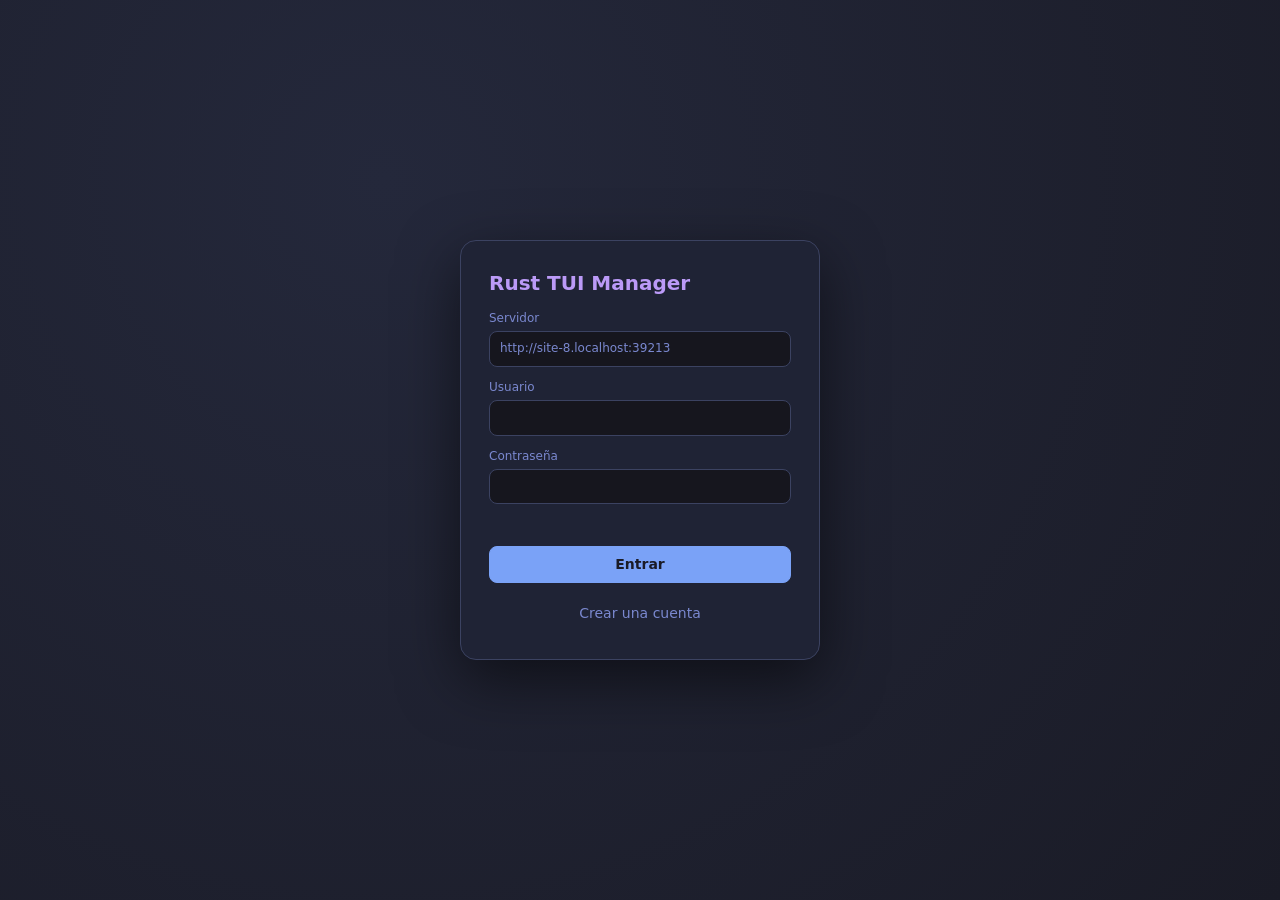
==== crates/server/web/index.html @ b200b975 "Novedades: asignación por rol, bandeja, emails, Telegram, Gantt, pizarra y cliente web Servidor - As" ====
<!doctype html>
<html lang="es">
<head>
<meta charset="utf-8">
<meta name="viewport" content="width=device-width, initial-scale=1">
<title>Rust TUI Manager</title>
<link rel="stylesheet" href="style.css">
</head>
<body>
<div id="app"></div>
<div id="toast" hidden></div>
<script src="app.js"></script>
<script src="canvas.js"></script>
</body>
</html>
---- crates/server/web/style.css ----
:root {
  color-scheme: dark;
  --bg: #1a1b26; --bg2: #16161e; --card: #1f2335; --card2: #292e42; --line: #3b4261;
  --fg: #c0caf5; --dim: #7a88cf; --blue: #7aa2f7; --purple: #bb9af7; --green: #9ece6a;
  --yellow: #e0af68; --red: #f7768e; --cyan: #7dcfff;
  --radius: 12px;
}
* { box-sizing: border-box; margin: 0; }
html, body, #app { height: 100%; }
body { background: var(--bg); color: var(--fg); font: 14px/1.45 "Inter", system-ui, sans-serif; overflow: hidden; }
button, input, textarea, select { font: inherit; color: inherit; }
input, textarea, select { background: var(--bg2); border: 1px solid var(--line); border-radius: 8px; padding: 8px 10px; width: 100%; outline: none; }
input:focus, textarea:focus, select:focus { border-color: var(--blue); }
button { background: var(--card2); border: 1px solid var(--line); border-radius: 8px; padding: 7px 12px; cursor: pointer; }
button:hover { border-color: var(--blue); }
button.primary { background: var(--blue); color: var(--bg); border-color: var(--blue); font-weight: 600; }
button.ghost { background: transparent; border-color: transparent; color: var(--dim); }
button.ghost:hover { color: var(--fg); }
button.danger:hover { border-color: var(--red); color: var(--red); }

/* login */
.login { height: 100%; display: grid; place-items: center; background: radial-gradient(circle at 30% 20%, #24283b, var(--bg)); }
.login-card { width: 360px; background: var(--card); border: 1px solid var(--line); border-radius: 16px; padding: 28px; display: grid; gap: 12px; box-shadow: 0 20px 60px #0008; }
.login-card h1 { font-size: 20px; color: var(--purple); }
.login-card label { display: grid; gap: 4px; color: var(--dim); font-size: 12px; }
.err { color: var(--red); min-height: 18px; font-size: 13px; }

/* shell */
.shell { display: grid; grid-template-columns: 240px 1fr; height: 100%; }
aside { background: var(--bg2); border-right: 1px solid var(--line); padding: 16px 12px; display: flex; flex-direction: column; gap: 14px; overflow: auto; }
aside h2 { font-size: 11px; letter-spacing: .08em; text-transform: uppercase; color: var(--dim); display: flex; justify-content: space-between; align-items: center; }
.brand { font-weight: 700; color: var(--purple); font-size: 15px; }
.nav { display: grid; gap: 2px; }
.nav button { text-align: left; background: transparent; border: 0; padding: 7px 10px; border-radius: 8px; display: flex; align-items: center; gap: 8px; }
.nav button:hover { background: var(--card); }
.nav button.active { background: var(--card2); color: #fff; }
.dot { width: 9px; height: 9px; border-radius: 50%; flex: none; }
.me { margin-top: auto; display: flex; align-items: center; gap: 8px; color: var(--dim); font-size: 13px; }
.live { width: 8px; height: 8px; border-radius: 50%; background: var(--red); }
.live.on { background: var(--green); box-shadow: 0 0 8px var(--green); }

main { display: flex; flex-direction: column; min-width: 0; }
.top { display: flex; align-items: center; gap: 12px; padding: 14px 22px; border-bottom: 1px solid var(--line); }
.top h1 { font-size: 18px; flex: 1; }
.top input { width: 220px; }
.members { display: flex; }
.avatar { width: 26px; height: 26px; border-radius: 50%; display: grid; place-items: center; font-size: 11px; font-weight: 700; color: var(--bg); border: 2px solid var(--bg); margin-left: -6px; }
.members .avatar:first-child { margin-left: 0; }

.board { flex: 1; display: grid; grid-template-columns: repeat(3, minmax(0, 1fr)); gap: 16px; padding: 18px 22px; overflow: hidden; }
.col { background: var(--bg2); border: 1px solid var(--line); border-radius: var(--radius); display: flex; flex-direction: column; min-height: 0; }
.col.over { border-color: var(--blue); background: #1b2033; }
.col header { padding: 12px 14px; display: flex; align-items: center; gap: 8px; font-weight: 600; }
.col header .count { color: var(--dim); font-weight: 400; }
.col header .bar { width: 4px; height: 16px; border-radius: 2px; }
.cards { padding: 0 10px 10px; overflow: auto; display: grid; gap: 8px; align-content: start; flex: 1; }
.card { background: var(--card); border: 1px solid var(--line); border-radius: 10px; padding: 10px 12px; cursor: grab; display: grid; gap: 8px; }
.card:hover { border-color: var(--blue); transform: translateY(-1px); }
.card.dragging { opacity: .4; }
.card .title { font-weight: 500; word-break: break-word; }
.card .meta { display: flex; align-items: center; gap: 8px; font-size: 12px; color: var(--dim); }
.pill { padding: 1px 8px; border-radius: 999px; font-size: 11px; font-weight: 600; }
.p0 { background: #3b4261; color: var(--dim); } .p1 { background: #2a3a66; color: var(--blue); }
.p2 { background: #4a3a22; color: var(--yellow); } .p3 { background: #4a2a35; color: var(--red); }
.due.late { color: var(--red); }
.spacer { flex: 1; }
.add { margin: 0 10px 10px; background: transparent; border-style: dashed; color: var(--dim); }
.empty { margin: auto; text-align: center; color: var(--dim); }

/* modal */
.overlay { position: fixed; inset: 0; background: #0009; display: grid; place-items: center; z-index: 10; }
.modal { width: min(640px, 94vw); max-height: 90vh; overflow: auto; background: var(--card); border: 1px solid var(--line); border-radius: 16px; padding: 22px; display: grid; gap: 14px; }
.modal h3 { font-size: 16px; }
.grid2 { display: grid; grid-template-columns: 1fr 1fr; gap: 12px; }
.modal label { display: grid; gap: 4px; color: var(--dim); font-size: 12px; }
.row { display: flex; gap: 8px; align-items: center; justify-content: flex-end; }
.comment { background: var(--bg2); border-radius: 8px; padding: 8px 10px; }
.comment b { color: var(--green); } .comment small { color: var(--dim); margin-left: 6px; }
.comments { display: grid; gap: 8px; max-height: 200px; overflow: auto; }

#toast { position: fixed; bottom: 18px; left: 50%; transform: translateX(-50%); background: var(--card2); border: 1px solid var(--line); padding: 9px 16px; border-radius: 10px; z-index: 20; }
#toast.error { border-color: var(--red); color: var(--red); }

/* etiquetas y subtareas */
.chips { display: flex; flex-wrap: wrap; gap: 6px; }
.chip { --c: #bb9af7; background: transparent; border: 1px solid var(--c); color: var(--c); border-radius: 999px; padding: 1px 10px; font-size: 12px; opacity: .55; cursor: pointer; }
.chip.on { background: color-mix(in srgb, var(--c) 22%, transparent); opacity: 1; }
span.chip { cursor: inherit; padding: 0 8px; font-size: 11px; }
.progress { height: 4px; background: var(--card2); border-radius: 2px; overflow: hidden; }
.progress .bar { height: 100%; background: var(--green); border-radius: 2px; }
.subs { display: grid; gap: 4px; }
.sub { display: flex; align-items: center; gap: 8px; background: var(--bg2); border-radius: 8px; padding: 5px 10px; color: var(--fg); font-size: 14px; }
.sub input { width: auto; }
.sub span { flex: 1; }
.sub.done span { text-decoration: line-through; color: var(--dim); }
.modal .sub { display: flex; flex-direction: row; align-items: center; gap: 8px; color: var(--fg); font-size: 14px; }
.modal .sub input[type="checkbox"] { width: 16px; height: 16px; padding: 0; flex: none; accent-color: var(--green); }
.modal .sub button { padding: 0 6px; }

/* equipo, roles, invitaciones */
.member { display: flex; align-items: center; gap: 10px; background: var(--bg2); border-radius: 8px; padding: 6px 10px; }
.member .avatar { margin: 0; border: 0; }
.grow { flex: 1; }
.member select { width: auto; padding: 4px 8px; }
.members-list { display: grid; gap: 6px; }
.invite-out { display: flex; flex-wrap: wrap; align-items: center; gap: 10px; }
.invite-out code { background: var(--bg2); border: 1px dashed var(--green); color: var(--green); padding: 6px 10px; border-radius: 8px; user-select: all; }
.invite-out small { color: var(--dim); }
.modal .row input { flex: 1; }
.row select { width: auto; }
aside h2 > span { display: flex; }

/* conmutador y calendario */
.seg { display: flex; border: 1px solid var(--line); border-radius: 8px; overflow: hidden; }
.seg button { border: 0; border-radius: 0; background: transparent; }
.seg button.on { background: var(--blue); color: var(--bg); font-weight: 600; }
.calendar { flex: 1; padding: 14px 22px; display: flex; flex-direction: column; min-height: 0; gap: 10px; }
.cal-head { display: flex; align-items: center; gap: 12px; }
.cal-head strong::first-letter { text-transform: uppercase; }
.cal-head small { color: var(--dim); text-transform: none; }
.cal-grid { flex: 1; display: grid; grid-template-columns: repeat(7, minmax(0, 1fr)); grid-template-rows: auto repeat(6, minmax(0, 1fr)); gap: 4px; min-height: 0; }
.cal-dow { text-align: center; color: var(--dim); font-size: 12px; }
.cal-day { background: var(--bg2); border: 1px solid var(--line); border-radius: 8px; padding: 4px 6px; overflow: auto; display: flex; flex-direction: column; gap: 3px; }
.cal-day.other { opacity: .45; }
.cal-day.today { border-color: var(--blue); }
.cal-day .num { font-size: 12px; color: var(--dim); }
.cal-task { font-size: 11px; padding: 1px 6px; border-radius: 4px; cursor: pointer; white-space: nowrap; overflow: hidden; text-overflow: ellipsis; }
.cal-task.done { text-decoration: line-through; opacity: .6; }

/* bandeja, perfil, ayuda */
.inbox-list { display: grid; gap: 4px; max-height: 220px; overflow: auto; }
.note-row { display: flex; align-items: center; gap: 10px; background: var(--bg2); border-radius: 8px; padding: 6px 10px; color: var(--dim); }
.note-row.unread { color: var(--fg); border-left: 3px solid var(--green); }
.note-row.link { cursor: pointer; color: var(--fg); }
.note-row.link:hover { background: var(--card2); }
.note-row small { color: var(--dim); white-space: nowrap; }
.bell.has { color: var(--yellow); }
.warn { color: var(--yellow); }
.hint { grid-column: 1 / -1; color: var(--dim); }
.help-list { display: grid; gap: 4px; max-height: 50vh; overflow: auto; }
.help-row { display: flex; align-items: center; gap: 12px; padding: 4px 6px; }
.help-row kbd { min-width: 150px; background: var(--bg2); border: 1px solid var(--line); border-radius: 6px; padding: 2px 8px; font: 12px ui-monospace, monospace; color: var(--blue); }
.modal.wide { width: min(980px, 96vw); }

/* gantt */
.gantt-wrap { flex: 1; display: flex; flex-direction: column; min-height: 0; padding: 14px 22px; gap: 8px; }
.gantt-scroll { flex: 1; overflow: auto; border: 1px solid var(--line); border-radius: var(--radius); background: var(--bg2); }
.gantt-foot { display: flex; flex-direction: column; gap: 2px; color: var(--dim); }
.gantt { display: block; font-size: 12px; user-select: none; }
.gantt text { fill: var(--fg); }
.gantt .g-month { fill: var(--purple); font-weight: 600; }
.gantt .g-day { fill: var(--dim); font-size: 10px; }
.gantt .g-grid { stroke: var(--line); stroke-opacity: .35; }
.gantt .g-weekend { fill: #ffffff08; }
.gantt .g-stripe { fill: #ffffff06; } .gantt .g-clear { fill: transparent; }
.gantt .g-today { stroke: var(--red); stroke-dasharray: 4 3; }
.gantt .g-bar { fill-opacity: .55; }
.gantt .g-prog { fill: #0006; pointer-events: none; }
.gantt .g-who { fill: var(--bg); font-size: 11px; font-weight: 600; pointer-events: none; }
.gantt .g-arrow { fill: none; stroke: var(--purple); stroke-width: 1.5; pointer-events: none; }
.gantt .g-arrow.bad { stroke: var(--red); }
.gantt .g-label { fill: var(--fg); }

/* pizarra */
.cv { flex: 1; display: flex; flex-direction: column; min-height: 0; padding: 14px 22px; gap: 8px; }
.cv-bar { display: flex; align-items: center; gap: 10px; }
.cv-bar select { width: auto; }
.cv-bar small, .cv-hint { color: var(--dim); } .cv-hint { color: var(--yellow); }
.cv-scroll { flex: 1; overflow: auto; border: 1px solid var(--line); border-radius: var(--radius); background: var(--bg2); background-image: radial-gradient(var(--line) 1px, transparent 1px); background-size: 24px 24px; }
.cv-board { position: relative; width: 3000px; height: 2000px; }
.cv-links { position: absolute; inset: 0; pointer-events: none; }
.cv-line { stroke: var(--fg); stroke-width: 1.6; stroke-opacity: .7; }
.cv-hit { stroke: transparent; stroke-width: 14; pointer-events: stroke; cursor: pointer; }
.cv-item { position: absolute; border-radius: 10px; padding: 8px 10px; background: color-mix(in srgb, var(--c) 18%, var(--card)); border: 1px solid var(--c); display: flex; flex-direction: column; gap: 6px; cursor: grab; touch-action: none; }
.cv-item.linking { outline: 2px dashed var(--yellow); }
.cv-item textarea { flex: 1; background: transparent; border: 0; resize: none; padding: 0; cursor: text; }
.cv-item.task { background: var(--card); border-left: 4px solid var(--c); }
.cv-task-title { font-weight: 500; word-break: break-word; overflow: hidden; }
.cv-task-title.dim { color: var(--dim); }
.cv-item .meta { display: flex; gap: 6px; align-items: center; font-size: 12px; margin-top: auto; }
.cv-tools { position: absolute; top: -12px; right: 6px; display: none; gap: 2px; }
.cv-item:hover .cv-tools { display: flex; }
.cv-tools button { padding: 0 6px; font-size: 12px; background: var(--card2); }

/* mapa mental */
.mm { width: 100%; height: auto; max-height: 70vh; background: var(--bg2); border-radius: 12px; }
.mm-edge { fill: none; stroke-width: 1.6; stroke-opacity: .7; }
.mm-node text { fill: var(--fg); font-size: 12px; }
.mm-node rect { stroke-width: 1.5; }
.mm-node.root rect { fill: var(--card2); stroke-width: 2.5; } .mm-node.root text { font-size: 15px; font-weight: 700; }
.mm-node.branch text { font-weight: 600; }
.mm-node[style*="pointer"]:hover rect { fill: var(--card2); }
.mm-empty { fill: var(--dim); font-size: 13px; }
aside { overflow-x: hidden; }
.me { flex-wrap: wrap; gap: 4px; }
.me button.ghost { padding: 4px 6px; }

.modal.small { width: min(460px, 94vw); }
.modal.small .row { justify-content: flex-end; }

/* configuración */
.cfg-sec { display: grid; gap: 8px; padding-bottom: 10px; border-bottom: 1px solid var(--line); }
.cfg-line { display: flex; align-items: center; gap: 12px; background: var(--bg2); border-radius: 8px; padding: 6px 10px; }
.cfg-line select, .cfg-line input { width: auto; max-width: 260px; }
.modal h2 { font-size: 18px; }

.top button { white-space: nowrap; }
.top h1 { min-width: 0; overflow: hidden; text-overflow: ellipsis; white-space: nowrap; }
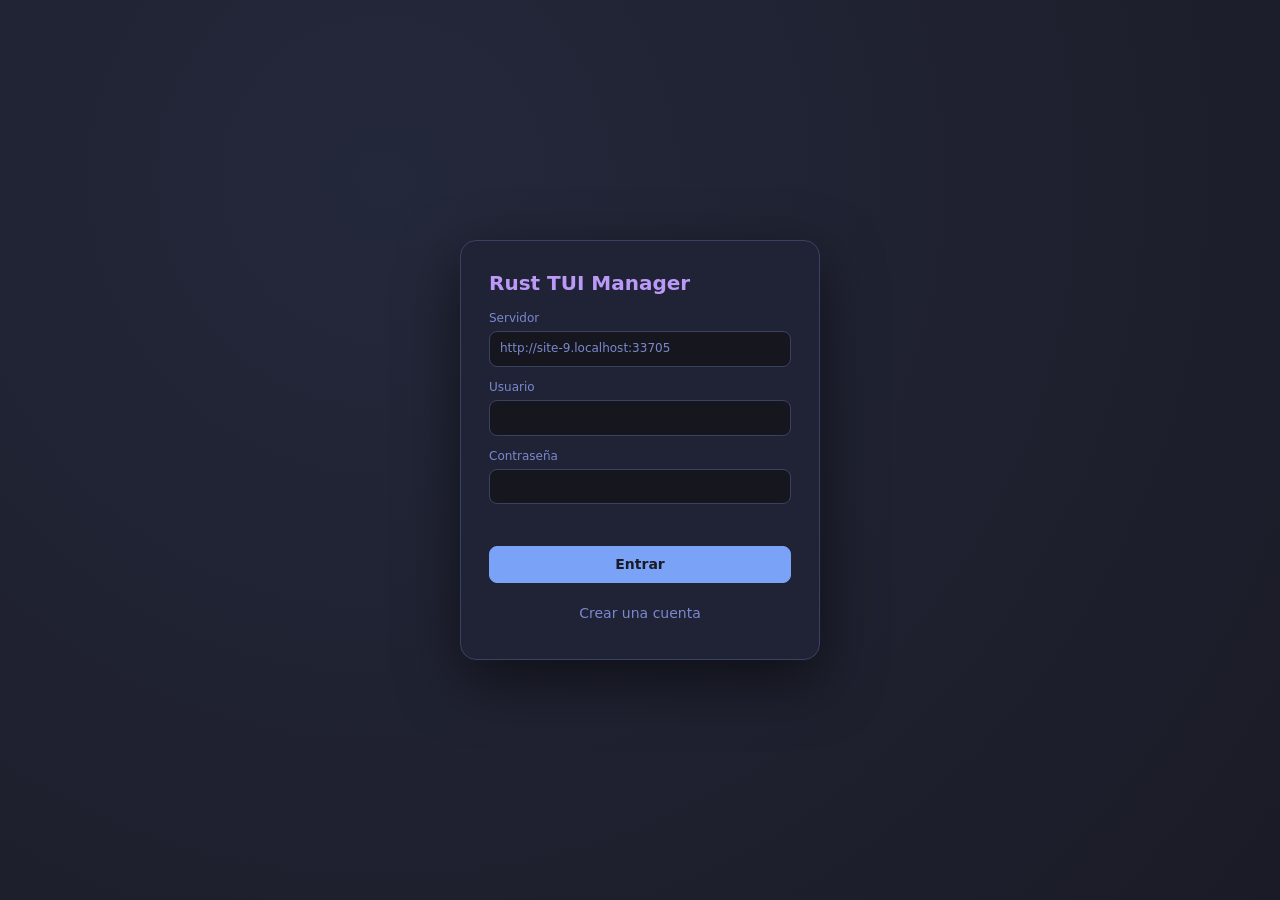
==== commit 7f114ecf: "Menciones, recordatorios, recurrencia, adjuntos, plantillas, exportación, actividad, PWA y bot de Te" ====
--- a/crates/server/web/index.html
+++ b/crates/server/web/index.html
@@ -5,6 +5,9 @@
 <meta name="viewport" content="width=device-width, initial-scale=1">
 <title>Rust TUI Manager</title>
 <link rel="stylesheet" href="style.css">
+<link rel="manifest" href="manifest.webmanifest">
+<link rel="icon" href="icon-192.png">
+<meta name="theme-color" content="#1a1b26">
 </head>
 <body>
 <div id="app"></div>
--- a/crates/server/web/style.css
+++ b/crates/server/web/style.css
@@ -206,3 +206,12 @@
 
 .top button { white-space: nowrap; }
 .top h1 { min-width: 0; overflow: hidden; text-overflow: ellipsis; white-space: nowrap; }
+
+/* actividad, menciones */
+.activity { flex: 1; padding: 14px 22px; display: flex; flex-direction: column; gap: 10px; min-height: 0; }
+.act-list { overflow: auto; display: grid; gap: 6px; align-content: start; }
+.act-row { display: flex; align-items: center; gap: 10px; background: var(--bg2); border: 1px solid var(--line); border-radius: 8px; padding: 6px 10px; }
+.act-row .avatar { margin: 0; border: 0; flex: none; }
+.act-row small { color: var(--dim); white-space: nowrap; }
+.mention { color: var(--cyan); background: #7dcfff22; border-radius: 4px; padding: 0 3px; }
+.modal input[type="file"] { padding: 6px; }
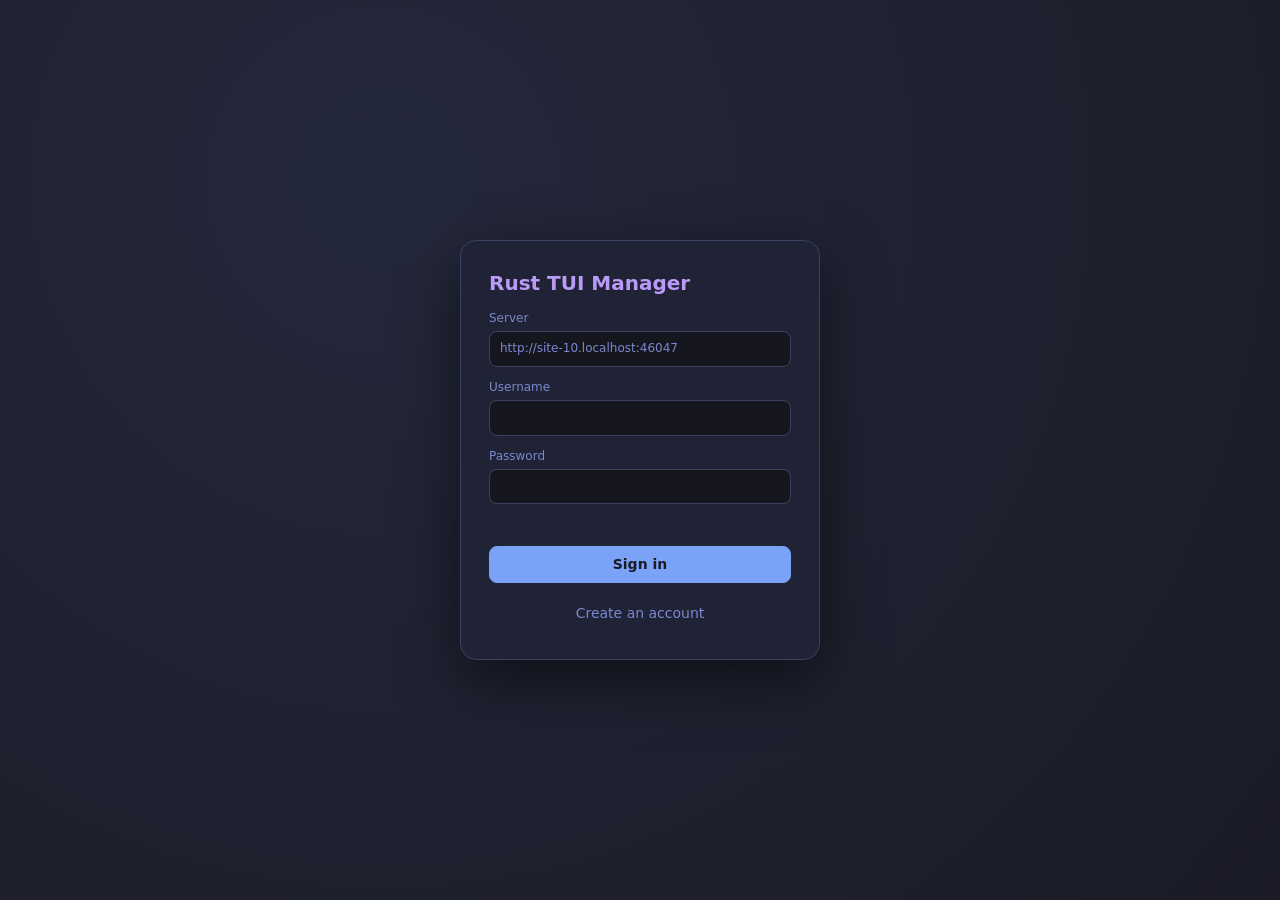
==== commit fd3f07c4: "Interfaz web y de escritorio en español, inglés y portugués, con selector de idioma en Configuración" ====
--- a/crates/server/web/index.html
+++ b/crates/server/web/index.html
@@ -12,6 +12,7 @@
 <body>
 <div id="app"></div>
 <div id="toast" hidden></div>
+<script src="i18n.js"></script>
 <script src="app.js"></script>
 <script src="canvas.js"></script>
 </body>
--- a/crates/server/web/style.css
+++ b/crates/server/web/style.css
@@ -27,6 +27,7 @@
 
 /* shell */
 .shell { display: grid; grid-template-columns: 240px 1fr; height: 100%; }
+.shell.with-panel { grid-template-columns: 240px 1fr 330px; }
 aside { background: var(--bg2); border-right: 1px solid var(--line); padding: 16px 12px; display: flex; flex-direction: column; gap: 14px; overflow: auto; }
 aside h2 { font-size: 11px; letter-spacing: .08em; text-transform: uppercase; color: var(--dim); display: flex; justify-content: space-between; align-items: center; }
 .brand { font-weight: 700; color: var(--purple); font-size: 15px; }
@@ -35,11 +36,11 @@
 .nav button:hover { background: var(--card); }
 .nav button.active { background: var(--card2); color: #fff; }
 .dot { width: 9px; height: 9px; border-radius: 50%; flex: none; }
-.me { margin-top: auto; display: flex; align-items: center; gap: 8px; color: var(--dim); font-size: 13px; }
+.me { display: flex; align-items: center; gap: 8px; color: var(--dim); font-size: 13px; }
 .live { width: 8px; height: 8px; border-radius: 50%; background: var(--red); }
 .live.on { background: var(--green); box-shadow: 0 0 8px var(--green); }
 
-main { display: flex; flex-direction: column; min-width: 0; }
+main { display: flex; flex-direction: column; min-width: 0; min-height: 0; overflow: hidden; }
 .top { display: flex; align-items: center; gap: 12px; padding: 14px 22px; border-bottom: 1px solid var(--line); }
 .top h1 { font-size: 18px; flex: 1; }
 .top input { width: 220px; }
@@ -47,16 +48,17 @@
 .avatar { width: 26px; height: 26px; border-radius: 50%; display: grid; place-items: center; font-size: 11px; font-weight: 700; color: var(--bg); border: 2px solid var(--bg); margin-left: -6px; }
 .members .avatar:first-child { margin-left: 0; }
 
-.board { flex: 1; display: grid; grid-template-columns: repeat(3, minmax(0, 1fr)); gap: 16px; padding: 18px 22px; overflow: hidden; }
+.board { flex: 1; display: grid; grid-template-columns: repeat(3, minmax(0, 1fr)); grid-template-rows: minmax(0, 1fr); gap: 16px; padding: 18px 22px; min-height: 0; overflow: auto; }
 .col { background: var(--bg2); border: 1px solid var(--line); border-radius: var(--radius); display: flex; flex-direction: column; min-height: 0; }
 .col.over { border-color: var(--blue); background: #1b2033; }
 .col header { padding: 12px 14px; display: flex; align-items: center; gap: 8px; font-weight: 600; }
 .col header .count { color: var(--dim); font-weight: 400; }
 .col header .bar { width: 4px; height: 16px; border-radius: 2px; }
-.cards { padding: 0 10px 10px; overflow: auto; display: grid; gap: 8px; align-content: start; flex: 1; }
+.cards { padding: 0 10px 10px; min-height: 0; overflow-y: auto; scrollbar-width: thin; scrollbar-color: var(--line) transparent; display: grid; gap: 8px; align-content: start; flex: 1; }
 .card { background: var(--card); border: 1px solid var(--line); border-radius: 10px; padding: 10px 12px; cursor: grab; display: grid; gap: 8px; }
 .card:hover { border-color: var(--blue); transform: translateY(-1px); }
 .card.dragging { opacity: .4; }
+.card.drop-before { box-shadow: 0 -3px 0 var(--accent, #7aa2f7); }
 .card .title { font-weight: 500; word-break: break-word; }
 .card .meta { display: flex; align-items: center; gap: 8px; font-size: 12px; color: var(--dim); }
 .pill { padding: 1px 8px; border-radius: 999px; font-size: 11px; font-weight: 600; }
@@ -64,7 +66,7 @@
 .p2 { background: #4a3a22; color: var(--yellow); } .p3 { background: #4a2a35; color: var(--red); }
 .due.late { color: var(--red); }
 .spacer { flex: 1; }
-.add { margin: 0 10px 10px; background: transparent; border-style: dashed; color: var(--dim); }
+.add { flex: none; margin: 0 10px 10px; background: transparent; border-style: dashed; color: var(--dim); }
 .empty { margin: auto; text-align: center; color: var(--dim); }
 
 /* modal */
@@ -103,6 +105,9 @@
 .grow { flex: 1; }
 .member select { width: auto; padding: 4px 8px; }
 .members-list { display: grid; gap: 6px; }
+.user-results { display: flex; flex-wrap: wrap; gap: 6px; }
+.user-results button { display: inline-flex; align-items: center; gap: 6px; }
+.user-results .avatar { margin: 0; width: 22px; height: 22px; font-size: 10px; }
 .invite-out { display: flex; flex-wrap: wrap; align-items: center; gap: 10px; }
 .invite-out code { background: var(--bg2); border: 1px dashed var(--green); color: var(--green); padding: 6px 10px; border-radius: 8px; user-select: all; }
 .invite-out small { color: var(--dim); }
@@ -215,3 +220,61 @@
 .act-row small { color: var(--dim); white-space: nowrap; }
 .mention { color: var(--cyan); background: #7dcfff22; border-radius: 4px; padding: 0 3px; }
 .modal input[type="file"] { padding: 6px; }
+
+/* vista previa de adjuntos */
+.thumb { height: 40px; max-width: 64px; object-fit: cover; border-radius: 6px; cursor: zoom-in; border: 1px solid var(--line); }
+.preview-img { max-width: 100%; max-height: 65vh; object-fit: contain; justify-self: center; background: var(--bg2); border-radius: 8px; }
+.preview-text { max-height: 60vh; overflow: auto; background: var(--bg2); border-radius: 8px; padding: 12px; white-space: pre-wrap; word-break: break-word; font: 12px/1.5 ui-monospace, monospace; }
+
+.cfg-btn { margin-top: auto; text-align: left; background: var(--card); }
+.cfg-btn:hover { background: var(--card2); }
+.help { width: 28px; padding: 4px 0; border-radius: 50%; }
+a.btnlike { background: var(--bg2); border: 1px solid var(--border, #3b4261); color: inherit; padding: 6px 12px; border-radius: 8px; text-decoration: none; font-size: 13px; }
+.modal ol { margin: 6px 0 10px 18px; padding: 0; display: grid; gap: 6px; font-size: 13px; }
+.modal p { font-size: 13px; line-height: 1.45; margin: 4px 0 8px; }
+.modal li code, .modal p code { background: var(--bg2); padding: 1px 5px; border-radius: 4px; word-break: break-all; }
+.modal h4 { margin: 10px 0 2px; font-size: 12px; color: var(--dim); text-transform: uppercase; letter-spacing: .04em; }
+.cfg-line .help { flex: none; }
+
+/* panel del equipo */
+.team-panel { background: var(--bg2); border-left: 1px solid var(--line); padding: 16px 14px; display: flex; flex-direction: column; gap: 12px; overflow: auto; min-width: 0; }
+.tp-head { display: flex; align-items: center; gap: 8px; }
+.tp-head h3 { font-size: 17px; word-break: break-word; }
+.tp-desc { color: var(--dim); font-size: 13px; line-height: 1.4; }
+.tp-stats { display: flex; flex-wrap: wrap; gap: 6px 14px; font-size: 12px; color: var(--dim); }
+.tp-stats b { color: var(--fg); font-size: 15px; }
+.tp-sec { display: grid; gap: 8px; border-top: 1px solid var(--line); padding-top: 12px; }
+.tp-sec h4 { font-size: 11px; letter-spacing: .08em; text-transform: uppercase; color: var(--dim); }
+.tp-list { display: grid; gap: 8px; }
+.tp-member { display: grid; gap: 2px; background: var(--card); border: 1px solid var(--line); border-radius: 10px; padding: 8px 10px; }
+.tp-member .avatar { margin: 0; border: 0; flex: none; }
+.tp-member .tp-line { flex-wrap: nowrap; margin-bottom: 2px; }
+.tp-member small.inl { display: inline; }
+.tp-member small, .tp-invite small { color: var(--dim); font-size: 11px; display: block; }
+.tp-member select { width: auto; padding: 3px 6px; font-size: 12px; }
+.tp-name { font-weight: 600; word-break: break-all; }
+.tp-invite { background: var(--card); border: 1px solid var(--line); border-radius: 10px; padding: 8px 10px; display: grid; gap: 3px; }
+.tp-line { display: flex; align-items: center; gap: 8px; flex-wrap: wrap; }
+.tp-invite small.ok { color: var(--green); }
+.pill.role-owner { background: #3a2f55; color: var(--purple); } .pill.role-admin { background: #2a3a66; color: var(--blue); }
+.pill.role-member, .pill.role-viewer { background: #2d3350; color: var(--dim); }
+.top button.on { background: var(--card2); border-color: var(--blue); }
+@media (max-width: 1100px) { .shell.with-panel { grid-template-columns: 240px 1fr; } .shell.with-panel .team-panel { position: fixed; right: 0; top: 0; bottom: 0; width: min(340px, 92vw); z-index: 40; box-shadow: -10px 0 30px #0008; } }
+.tp-line small { display: inline; }
+
+.nav button.revoked { opacity: .5; text-decoration: line-through; }
+.hint { color: var(--muted, #7a82a8); padding: 2px 10px; display: block; }
+.bot-token { display: block; word-break: break-all; padding: 8px; background: rgba(0,0,0,.3); border-radius: 6px; margin: 8px 0; user-select: all; }
+.bot-cfg { background: rgba(0,0,0,.3); padding: 8px; border-radius: 6px; overflow: auto; font-size: 12px; user-select: all; }
+
+.top h1 { flex: 1 0 180px; }
+.members { min-width: 0; flex-shrink: 1; overflow: hidden; }
+.top .seg { flex-shrink: 0; }
+.top input { flex-shrink: 1; min-width: 110px; }
+.proj-meta { display: flex; gap: 18px; padding: 6px 22px; font-size: 12px; color: var(--muted, #7a82a8); border-bottom: 1px solid var(--line); flex-wrap: wrap; }
+.proj-meta span { user-select: all; }
+.avatar.bot { font-size: 12px; }
+small.inl { opacity: .75; font-weight: 400; }
+.nav button small.inl, .tp-name small.inl { display: block; font-size: 11px; margin-left: 0; }
+ol.guide { padding-left: 20px; display: grid; gap: 6px; font-size: 13px; }
+ol.guide pre { margin: 4px 0; }
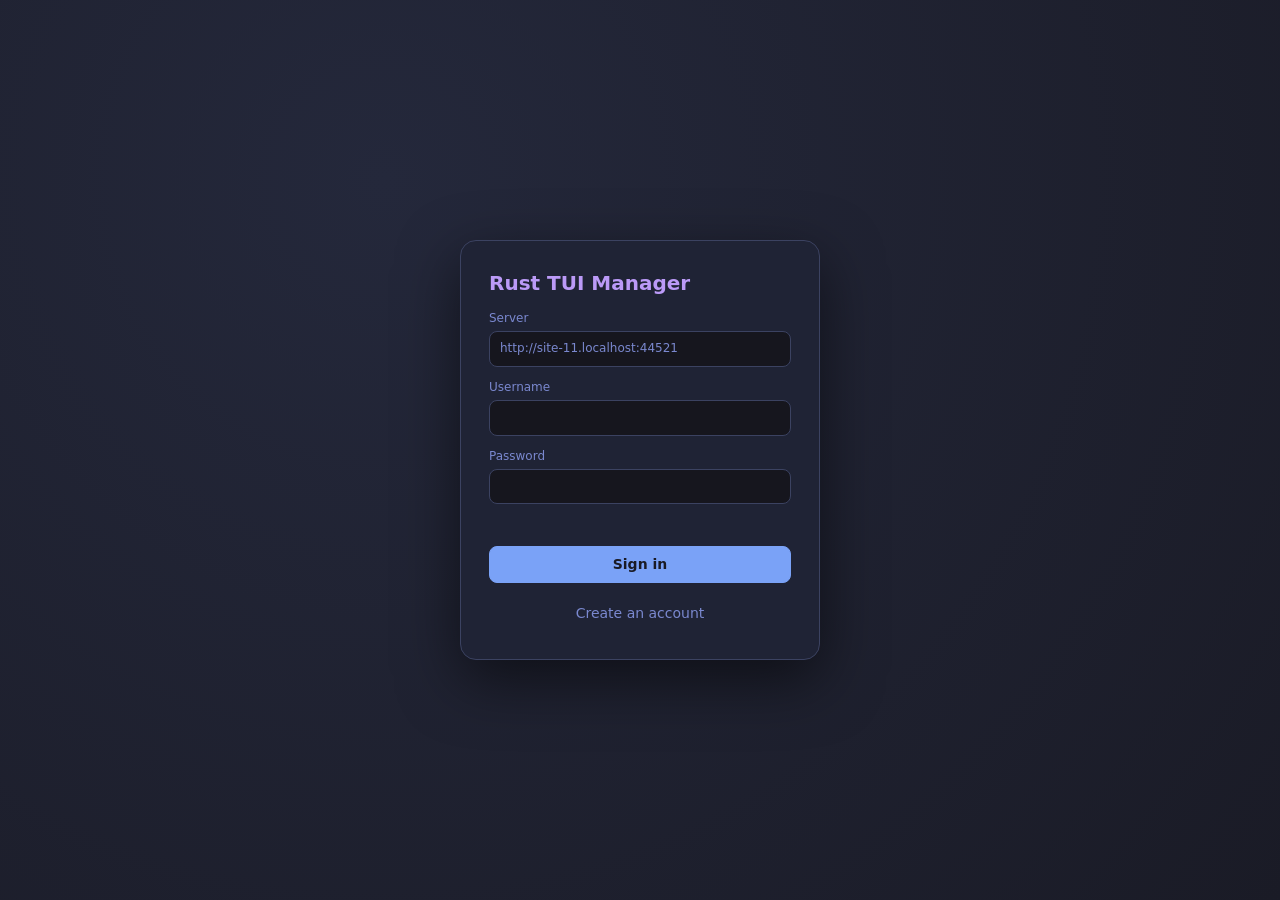
==== commit d7788f99: "Versión 0.6.3: terminal en el navegador, consumo y cuotas, permisos desde la tarea, licencia AGPL-3." ====
--- a/crates/server/web/index.html
+++ b/crates/server/web/index.html
@@ -5,6 +5,7 @@
 <meta name="viewport" content="width=device-width, initial-scale=1">
 <title>Rust TUI Manager</title>
 <link rel="stylesheet" href="style.css">
+<link rel="stylesheet" href="xterm.css">
 <link rel="manifest" href="manifest.webmanifest">
 <link rel="icon" href="icon-192.png">
 <meta name="theme-color" content="#1a1b26">
--- a/crates/server/web/style.css
+++ b/crates/server/web/style.css
@@ -278,3 +278,122 @@
 .nav button small.inl, .tp-name small.inl { display: block; font-size: 11px; margin-left: 0; }
 ol.guide { padding-left: 20px; display: grid; gap: 6px; font-size: 13px; }
 ol.guide pre { margin: 4px 0; }
+
+/* portafolio */
+.portfolio { flex: 1; padding: 16px 22px; display: flex; flex-direction: column; gap: 14px; min-height: 0; overflow: auto; }
+.pf-tiles { display: flex; flex-wrap: wrap; gap: 10px; align-items: stretch; }
+.pf-tile { background: var(--card); border: 1px solid var(--line); border-radius: var(--radius); padding: 10px 16px; display: flex; flex-direction: column; min-width: 110px; }
+.pf-tile b { font-size: 24px; line-height: 1.1; }
+.pf-tile span { color: var(--dim); font-size: 12px; }
+.pf-tile.bad b { color: var(--red); }
+.pf-tile.warn b { color: var(--yellow); }
+.pf-tiles > button { align-self: center; margin-left: auto; }
+.pf-grid { display: grid; grid-template-columns: repeat(auto-fill, minmax(320px, 1fr)); gap: 14px; }
+.pf-card { background: var(--card); border: 1px solid var(--line); border-left: 4px solid var(--green); border-radius: var(--radius); padding: 12px 14px; display: flex; flex-direction: column; gap: 8px; cursor: pointer; }
+.pf-card:hover { border-color: var(--blue); }
+.pf-card.late { border-left-color: var(--red); }
+.pf-card.stalled { border-left-color: var(--yellow); }
+.pf-card.done { border-left-color: var(--blue); }
+.pf-card.empty { border-left-color: var(--dim); }
+.pf-head { display: flex; align-items: center; gap: 8px; }
+.pf-health { font-size: 12px; color: var(--dim); white-space: nowrap; }
+.pf-bar { height: 8px; background: var(--bg2); border-radius: 4px; overflow: hidden; display: flex; }
+.pf-bar i { display: block; height: 100%; }
+.pf-bar .done { background: var(--green); }
+.pf-bar .doing { background: var(--yellow); }
+.pf-nums { display: flex; flex-wrap: wrap; gap: 4px 12px; font-size: 12px; color: var(--dim); }
+.pf-nums .bad { color: var(--red); }
+.pf-nums .warn { color: var(--yellow); }
+.pf-people { display: flex; flex-wrap: wrap; gap: 6px; }
+.pf-chip { background: var(--card2); border-radius: 999px; padding: 2px 9px; font-size: 12px; }
+.pf-foot { display: flex; flex-wrap: wrap; gap: 2px 12px; color: var(--dim); }
+
+.tid { color: var(--muted, #787c99); font-weight: 600; font-size: .85em; }
+.cmdbox { display: flex; gap: 8px; align-items: center; margin-top: 6px; background: rgba(0,0,0,.25); border-radius: 6px; padding: 6px 8px; }
+.cmdbox code { flex: 1; overflow-x: auto; white-space: pre; font-size: .85em; }
+.member .exec { font-size: .8em; white-space: nowrap; display: inline-flex; align-items: center; gap: 4px; }
+
+/* manual */
+.modal.manual { width: min(1100px, 96vw); height: 92vh; max-height: 92vh; grid-template-rows: auto 1fr; overflow: hidden; }
+.man-head { display: flex; gap: 10px; align-items: center; flex-wrap: wrap; }
+.man-head h3 { font-size: 18px; margin: 0; }
+.man-head input { flex: 1; min-width: 160px; max-width: 360px; }
+.man-main { display: grid; grid-template-columns: 250px 1fr; gap: 18px; min-height: 0; }
+.man-toc { overflow: auto; display: flex; flex-direction: column; gap: 2px; border-right: 1px solid var(--line); padding-right: 10px; font-size: 13px; }
+.man-toc a { color: var(--dim); text-decoration: none; padding: 3px 6px; border-radius: 6px; }
+.man-toc a:hover { background: var(--card2, #ffffff10); color: var(--fg); }
+.man-toc a.t1 { color: var(--fg); font-weight: 700; margin-top: 8px; }
+.man-toc a.t2 { font-weight: 600; }
+.man-toc a.t3 { padding-left: 18px; font-size: 12px; }
+.man-body { overflow: auto; padding-right: 8px; line-height: 1.55; font-size: 14px; }
+.man-body h2 { font-size: 22px; margin: 18px 0 8px; } .man-body h3 { font-size: 18px; margin: 18px 0 8px; } .man-body h4, .man-body h5 { font-size: 15px; margin: 14px 0 6px; }
+.man-body p, .man-body ul, .man-body ol, .man-body pre, .man-body blockquote, .man-body .md-table { margin: 8px 0; }
+.man-body ul, .man-body ol { padding-left: 22px; }
+.man-body img { max-width: 100%; border: 1px solid var(--line); border-radius: 10px; margin: 6px 0; display: block; }
+.man-body pre { background: #0004; padding: 10px 12px; border-radius: 8px; overflow: auto; font-size: 12.5px; }
+.man-body code { background: #ffffff14; padding: 1px 5px; border-radius: 4px; font-size: .92em; } .man-body pre code { background: none; padding: 0; }
+.man-body blockquote { border-left: 3px solid var(--line); padding: 2px 12px; color: var(--dim); }
+.man-body a { color: var(--accent, #7aa2f7); }
+.man-body table { border-collapse: collapse; width: 100%; font-size: 13px; } .man-body th, .man-body td { border: 1px solid var(--line); padding: 5px 8px; text-align: left; }
+.man-body .md-table { overflow-x: auto; }
+@media (max-width: 760px) { .man-main { grid-template-columns: 1fr; } .man-toc { max-height: 22vh; border-right: 0; border-bottom: 1px solid var(--line); padding: 0 0 8px; } }
+
+/* detalle de tarea maximizable */
+.task-head { display: flex; align-items: center; gap: 8px; }
+.task-head .max-btn { font-size: 12px; padding: 4px 10px; }
+.modal.task-modal.max { width: 98vw; max-width: 1400px; height: 96vh; max-height: 96vh; }
+.modal.task-modal.max .comments { max-height: 55vh; font-size: 15px; line-height: 1.55; }
+.modal.task-modal.max .comment { padding: 12px 14px; }
+.modal.task-modal.max textarea { min-height: 140px; }
+
+.reqpanel { display: grid; gap: 10px; border: 1px solid var(--accent, #7aa2f7); border-radius: 12px; padding: 12px 14px; background: #7aa2f710; }
+.reqpanel h3 { margin: 0; }
+.reqpanel textarea { width: 100%; }
+.reqpanel .cmdbox code { user-select: all; }
+
+/* terminal SSH integrada */
+.term-modal{width:min(1100px,96vw);max-width:96vw}
+.term-box{background:#0b0d14;border-radius:8px;padding:6px;height:min(60vh,520px);overflow:hidden}
+.term-cfg{display:grid;grid-template-columns:2fr 1fr 1.2fr;gap:8px;margin:8px 0}
+.term-cfg .wide{grid-column:1/-1}
+.term-key{font-family:monospace;font-size:12px;word-break:break-all;background:var(--panel2,#1a1d2b);padding:6px;border-radius:6px;user-select:all}
+
+/* vista Terminales (multiplexor) */
+.termsv{display:flex;flex-direction:column;gap:8px;height:calc(100vh - 110px)}
+.tv-bar{display:flex;gap:10px;align-items:center;flex-wrap:wrap}
+.tv-body{display:flex;gap:10px;flex:1;min-height:0}
+.tv-side{width:260px;flex:none;overflow:auto;display:flex;flex-direction:column;gap:6px}
+.tv-ai{display:flex;flex-direction:column;align-items:flex-start;gap:2px;text-align:left;padding:8px;border-left:4px solid #888}
+.tv-ai small{opacity:.75;white-space:normal}
+.tv-ai.need{border-left-color:#e5484d}.tv-ai.work{border-left-color:#f5a524}.tv-ai.wait{border-left-color:#6e7681}.tv-ai.done{border-left-color:#30a46c}
+.tv-badge{font-size:12px}
+.tv-grid{flex:1;display:grid;grid-template-columns:repeat(var(--cols,1),minmax(0,1fr));gap:8px;overflow:auto;align-content:start}
+.tv-pane{display:flex;flex-direction:column;background:#0b0d14;border-radius:8px;min-height:300px;height:calc((100vh - 140px) / 2);overflow:hidden}
+.tv-pane .term-box{flex:1;height:auto;padding:4px}
+.tv-head{display:flex;gap:6px;align-items:center;padding:4px 8px;background:#161a28;color:#c0caf5;font-size:13px}
+
+/* cuadro «Permitir un comando» */
+.grant-dlg{width:min(560px,94vw)}
+.gd-ask{background:var(--panel2,#1a1d2b);padding:8px;border-radius:6px;margin:6px 0;font-size:13px;white-space:pre-wrap}
+.gd-chips{display:flex;gap:6px;flex-wrap:wrap;align-items:center;margin:6px 0}
+.gd-chips button{font-family:monospace;font-size:12px}
+.gd-why{margin:6px 0;padding:8px;border-radius:6px;background:rgba(48,164,108,.15);font-size:13px}
+.gd-why.risky{background:rgba(229,72,77,.18)}
+
+.shell.tv-zen{grid-template-columns:1fr}
+.shell.tv-zen aside,.shell.tv-zen .team-panel{display:none}
+.tv-pane.full{position:fixed;inset:8px;z-index:60;height:auto;min-height:0;box-shadow:0 0 0 9999px #000a}
+.modal.term-modal.max{width:98vw;max-width:98vw;height:96vh;max-height:96vh}
+.modal.term-modal.max .term-box{height:calc(96vh - 290px)}
+.tv-bar button.on{background:var(--accent,#7aa2f7);color:#0b0d14}
+
+/* consumo y cuotas */
+.usage-modal{width:min(720px,95vw)}
+.usage-modal h4{margin:14px 0 4px}
+.usage-tbl{width:100%;border-collapse:collapse;font-size:13px}
+.usage-tbl th,.usage-tbl td{text-align:left;padding:4px 8px;border-bottom:1px solid var(--line,#2a2e42)}
+.qbar{height:8px;border-radius:6px;background:var(--bg2,#1a1d2b);overflow:hidden;margin:4px 0}
+.qbar i{display:block;height:100%;background:#30a46c}
+.qbar.warn i{background:#f5a524}.qbar.over i{background:#e5484d}
+.pf-usage{margin:6px 0}
+.budget-box{margin:8px 0}
--- a/crates/server/web/xterm.css
+++ b/crates/server/web/xterm.css
@@ -0,0 +1,209 @@
+/**
+ * Copyright (c) 2014 The xterm.js authors. All rights reserved.
+ * Copyright (c) 2012-2013, Christopher Jeffrey (MIT License)
+ * https://github.com/chjj/term.js
+ * @license MIT
+ *
+ * Permission is hereby granted, free of charge, to any person obtaining a copy
+ * of this software and associated documentation files (the "Software"), to deal
+ * in the Software without restriction, including without limitation the rights
+ * to use, copy, modify, merge, publish, distribute, sublicense, and/or sell
+ * copies of the Software, and to permit persons to whom the Software is
+ * furnished to do so, subject to the following conditions:
+ *
+ * The above copyright notice and this permission notice shall be included in
+ * all copies or substantial portions of the Software.
+ *
+ * THE SOFTWARE IS PROVIDED "AS IS", WITHOUT WARRANTY OF ANY KIND, EXPRESS OR
+ * IMPLIED, INCLUDING BUT NOT LIMITED TO THE WARRANTIES OF MERCHANTABILITY,
+ * FITNESS FOR A PARTICULAR PURPOSE AND NONINFRINGEMENT. IN NO EVENT SHALL THE
+ * AUTHORS OR COPYRIGHT HOLDERS BE LIABLE FOR ANY CLAIM, DAMAGES OR OTHER
+ * LIABILITY, WHETHER IN AN ACTION OF CONTRACT, TORT OR OTHERWISE, ARISING FROM,
+ * OUT OF OR IN CONNECTION WITH THE SOFTWARE OR THE USE OR OTHER DEALINGS IN
+ * THE SOFTWARE.
+ *
+ * Originally forked from (with the author's permission):
+ *   Fabrice Bellard's javascript vt100 for jslinux:
+ *   http://bellard.org/jslinux/
+ *   Copyright (c) 2011 Fabrice Bellard
+ *   The original design remains. The terminal itself
+ *   has been extended to include xterm CSI codes, among
+ *   other features.
+ */
+
+/**
+ *  Default styles for xterm.js
+ */
+
+.xterm {
+    cursor: text;
+    position: relative;
+    user-select: none;
+    -ms-user-select: none;
+    -webkit-user-select: none;
+}
+
+.xterm.focus,
+.xterm:focus {
+    outline: none;
+}
+
+.xterm .xterm-helpers {
+    position: absolute;
+    top: 0;
+    /**
+     * The z-index of the helpers must be higher than the canvases in order for
+     * IMEs to appear on top.
+     */
+    z-index: 5;
+}
+
+.xterm .xterm-helper-textarea {
+    padding: 0;
+    border: 0;
+    margin: 0;
+    /* Move textarea out of the screen to the far left, so that the cursor is not visible */
+    position: absolute;
+    opacity: 0;
+    left: -9999em;
+    top: 0;
+    width: 0;
+    height: 0;
+    z-index: -5;
+    /** Prevent wrapping so the IME appears against the textarea at the correct position */
+    white-space: nowrap;
+    overflow: hidden;
+    resize: none;
+}
+
+.xterm .composition-view {
+    /* TODO: Composition position got messed up somewhere */
+    background: #000;
+    color: #FFF;
+    display: none;
+    position: absolute;
+    white-space: nowrap;
+    z-index: 1;
+}
+
+.xterm .composition-view.active {
+    display: block;
+}
+
+.xterm .xterm-viewport {
+    /* On OS X this is required in order for the scroll bar to appear fully opaque */
+    background-color: #000;
+    overflow-y: scroll;
+    cursor: default;
+    position: absolute;
+    right: 0;
+    left: 0;
+    top: 0;
+    bottom: 0;
+}
+
+.xterm .xterm-screen {
+    position: relative;
+}
+
+.xterm .xterm-screen canvas {
+    position: absolute;
+    left: 0;
+    top: 0;
+}
+
+.xterm .xterm-scroll-area {
+    visibility: hidden;
+}
+
+.xterm-char-measure-element {
+    display: inline-block;
+    visibility: hidden;
+    position: absolute;
+    top: 0;
+    left: -9999em;
+    line-height: normal;
+}
+
+.xterm.enable-mouse-events {
+    /* When mouse events are enabled (eg. tmux), revert to the standard pointer cursor */
+    cursor: default;
+}
+
+.xterm.xterm-cursor-pointer,
+.xterm .xterm-cursor-pointer {
+    cursor: pointer;
+}
+
+.xterm.column-select.focus {
+    /* Column selection mode */
+    cursor: crosshair;
+}
+
+.xterm .xterm-accessibility,
+.xterm .xterm-message {
+    position: absolute;
+    left: 0;
+    top: 0;
+    bottom: 0;
+    right: 0;
+    z-index: 10;
+    color: transparent;
+    pointer-events: none;
+}
+
+.xterm .live-region {
+    position: absolute;
+    left: -9999px;
+    width: 1px;
+    height: 1px;
+    overflow: hidden;
+}
+
+.xterm-dim {
+    /* Dim should not apply to background, so the opacity of the foreground color is applied
+     * explicitly in the generated class and reset to 1 here */
+    opacity: 1 !important;
+}
+
+.xterm-underline-1 { text-decoration: underline; }
+.xterm-underline-2 { text-decoration: double underline; }
+.xterm-underline-3 { text-decoration: wavy underline; }
+.xterm-underline-4 { text-decoration: dotted underline; }
+.xterm-underline-5 { text-decoration: dashed underline; }
+
+.xterm-overline {
+    text-decoration: overline;
+}
+
+.xterm-overline.xterm-underline-1 { text-decoration: overline underline; }
+.xterm-overline.xterm-underline-2 { text-decoration: overline double underline; }
+.xterm-overline.xterm-underline-3 { text-decoration: overline wavy underline; }
+.xterm-overline.xterm-underline-4 { text-decoration: overline dotted underline; }
+.xterm-overline.xterm-underline-5 { text-decoration: overline dashed underline; }
+
+.xterm-strikethrough {
+    text-decoration: line-through;
+}
+
+.xterm-screen .xterm-decoration-container .xterm-decoration {
+	z-index: 6;
+	position: absolute;
+}
+
+.xterm-screen .xterm-decoration-container .xterm-decoration.xterm-decoration-top-layer {
+	z-index: 7;
+}
+
+.xterm-decoration-overview-ruler {
+    z-index: 8;
+    position: absolute;
+    top: 0;
+    right: 0;
+    pointer-events: none;
+}
+
+.xterm-decoration-top {
+    z-index: 2;
+    position: relative;
+}
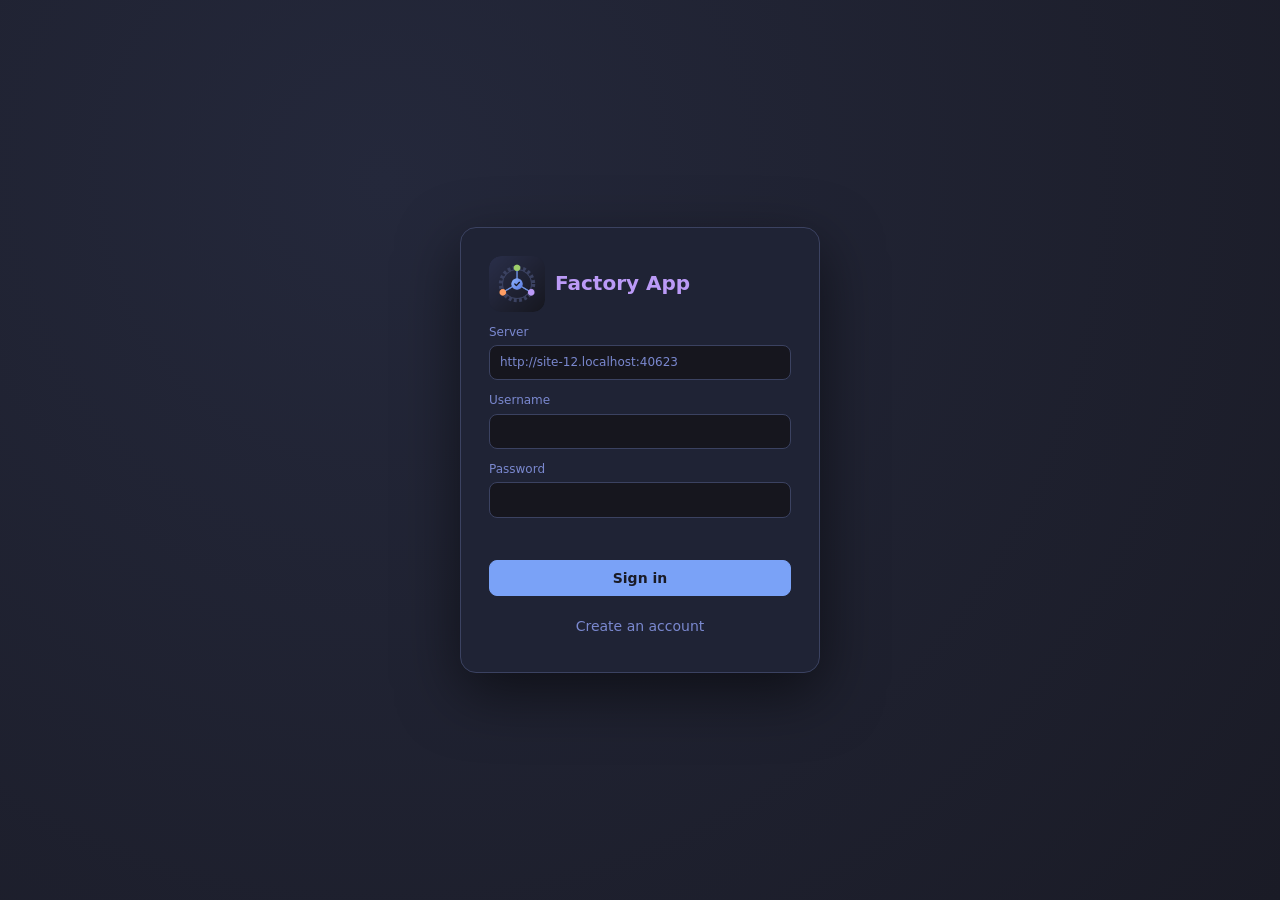
==== commit 25570754: "Marca «Factory App» en la app y los correos, ícono y favicon, ventanas ampliables, barra lateral ple" ====
--- a/crates/server/web/index.html
+++ b/crates/server/web/index.html
@@ -3,11 +3,13 @@
 <head>
 <meta charset="utf-8">
 <meta name="viewport" content="width=device-width, initial-scale=1">
-<title>Rust TUI Manager</title>
+<title>Factory App</title>
 <link rel="stylesheet" href="style.css">
 <link rel="stylesheet" href="xterm.css">
 <link rel="manifest" href="manifest.webmanifest">
-<link rel="icon" href="icon-192.png">
+<link rel="icon" type="image/svg+xml" href="favicon.svg">
+<link rel="icon" href="favicon.ico" sizes="any">
+<link rel="apple-touch-icon" href="icon-192.png">
 <meta name="theme-color" content="#1a1b26">
 </head>
 <body>
--- a/crates/server/web/style.css
+++ b/crates/server/web/style.css
@@ -397,3 +397,31 @@
 .qbar.warn i{background:#f5a524}.qbar.over i{background:#e5484d}
 .pf-usage{margin:6px 0}
 .budget-box{margin:8px 0}
+
+.lic-banner{display:flex;gap:10px;align-items:center;flex-wrap:wrap;padding:8px 14px;background:#3b3354;border-bottom:1px solid var(--line);font-size:13px}
+.lic-modal{width:min(680px,95vw)}.lic-body{display:grid;gap:10px}.lic-ok{color:#9ece6a}
+.lic-mono{word-break:break-all;font-size:12px;flex:1}.lic-pay{display:flex;gap:16px;flex-wrap:wrap;align-items:flex-start}
+.lic-qr{background:#fff;padding:8px;border-radius:8px;width:236px;height:236px}.lic-qr svg{width:100%;height:100%}
+
+.sched-list{display:grid;gap:8px}.sched-row{display:grid;gap:4px;padding:10px;border:1px solid var(--line);border-radius:10px}.sched-row.off{opacity:.6}
+
+.modal.term-modal.cfg-hidden .term-box{height:min(calc(60vh + 170px),700px)}
+.modal.term-modal.max.cfg-hidden .term-box{height:calc(96vh - 130px)}
+.term-tools{gap:8px;margin:6px 0}
+
+.brand { display: flex; align-items: center; }
+.brand .side-toggle { margin-left: auto; padding: 2px 8px; }
+.shell.side-off { grid-template-columns: 46px 1fr; }
+.shell.side-off.with-panel { grid-template-columns: 46px 1fr 330px; }
+.shell.side-off aside { padding: 10px 6px; align-items: center; overflow: hidden; }
+.shell.side-off aside > :not(.brand) { display: none; }
+.shell.side-off .brand { flex-direction: column; gap: 10px; }
+.shell.side-off .brand .brand-name { display: none; }
+.shell.side-off .brand .side-toggle { margin: 0; }
+
+.askbox { background: rgba(0,0,0,.18); border-radius: 8px; padding: 8px 10px; }
+.cmdbox.big { background: #0b0d14; border: 1px solid var(--accent, #7aa2f7); padding: 10px 12px; }
+.cmdbox.big code { font-size: 1.05em; font-weight: 600; color: #c8e1ff; }
+.modal { resize: both; }
+.modal.xmax { width: 96vw; max-width: 96vw; height: 94vh; max-height: 94vh; }
+.modal .xbtn { padding: 2px 8px; }
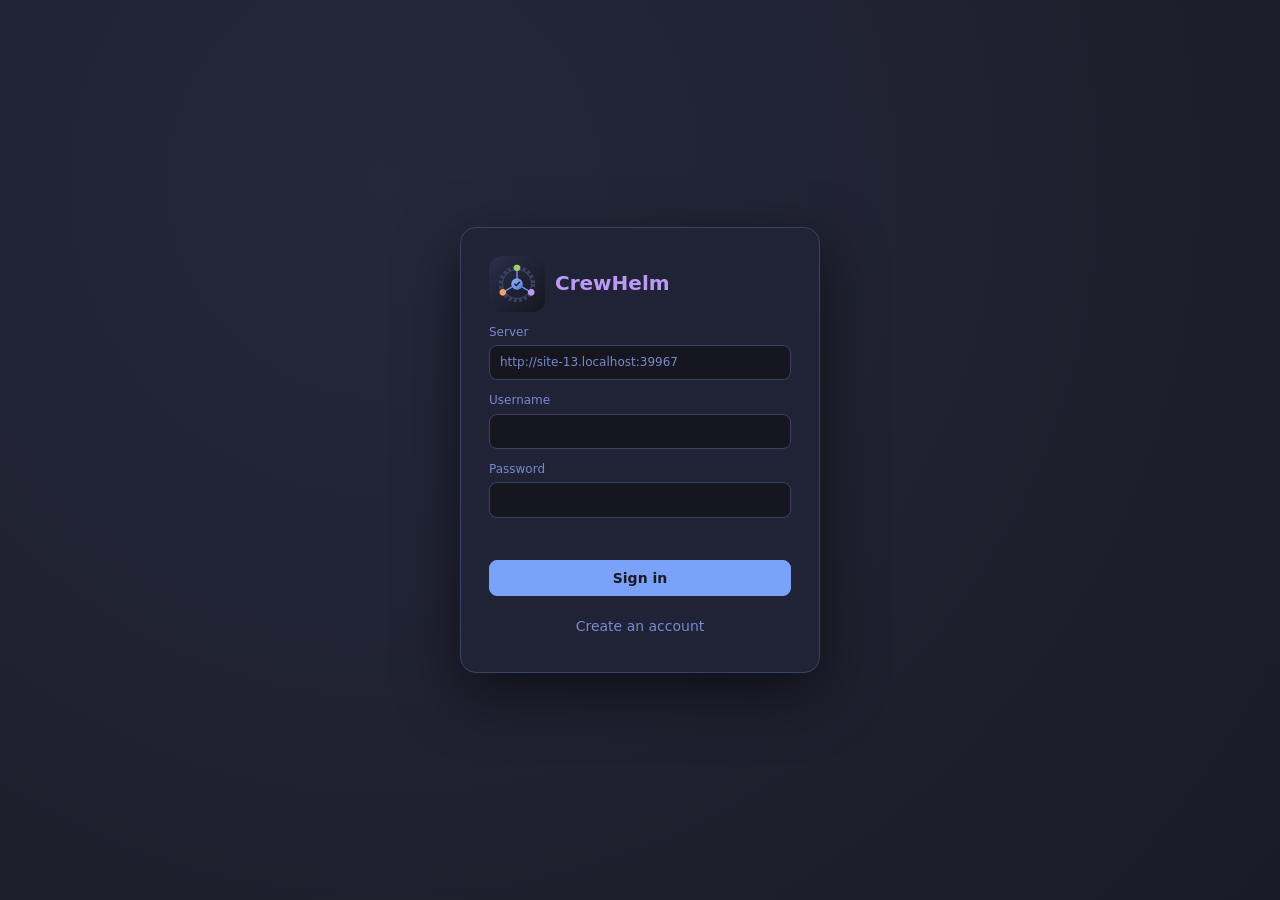
==== commit 4467b1c0: "Marca: la app pasa a llamarse CrewHelm (interfaz, correos, manifiesto)" ====
--- a/crates/server/web/index.html
+++ b/crates/server/web/index.html
@@ -3,7 +3,7 @@
 <head>
 <meta charset="utf-8">
 <meta name="viewport" content="width=device-width, initial-scale=1">
-<title>Factory App</title>
+<title>CrewHelm</title>
 <link rel="stylesheet" href="style.css">
 <link rel="stylesheet" href="xterm.css">
 <link rel="manifest" href="manifest.webmanifest">
--- a/crates/server/web/style.css
+++ b/crates/server/web/style.css
@@ -425,3 +425,27 @@
 .modal { resize: both; }
 .modal.xmax { width: 96vw; max-width: 96vw; height: 94vh; max-height: 94vh; }
 .modal .xbtn { padding: 2px 8px; }
+
+.term-dock { position: fixed; right: 18px; bottom: 18px; z-index: 30; padding: 10px 14px; border-radius: 999px; background: var(--accent, #7aa2f7); color: #0b0d14; font-weight: 600; border: 0; box-shadow: 0 6px 20px #0008; cursor: pointer; }
+
+.modal.settings { width: min(1040px, 96vw); height: min(86vh, 780px); max-height: 92vh; padding: 0; overflow: hidden; display: flex; flex-direction: column; gap: 0; }
+.modal.settings.xmax { height: 94vh; }
+.cfg-head { display: flex; align-items: center; gap: 10px; padding: 14px 20px; border-bottom: 1px solid var(--line); }
+.cfg-head h2 { font-size: 18px; margin: 0; }
+.cfg-body { display: grid; grid-template-columns: 230px 1fr; flex: 1; min-height: 0; }
+.cfg-nav { display: flex; flex-direction: column; gap: 4px; padding: 12px; border-right: 1px solid var(--line); background: var(--bg2); overflow: auto; }
+.cfg-tab { text-align: left; padding: 10px 12px; border-radius: 8px; background: transparent; border: 0; color: var(--fg); cursor: pointer; font-size: 14px; }
+.cfg-tab:hover { background: var(--card2, #ffffff10); }
+.cfg-tab.active { background: var(--accent, #7aa2f7); color: #0b0d14; font-weight: 600; }
+.cfg-panel { padding: 18px 24px; overflow: auto; display: flex; flex-direction: column; gap: 12px; }
+.cfg-panel h2 { font-size: 17px; margin: 0 0 4px; }
+.cfg-item { display: grid; gap: 4px; padding: 10px 12px; border-radius: 10px; background: var(--bg2); }
+.cfg-help { color: var(--dim); font-size: 12.5px; line-height: 1.4; }
+@media (max-width: 760px) { .cfg-body { grid-template-columns: 1fr; } .cfg-nav { flex-direction: row; overflow-x: auto; border-right: 0; border-bottom: 1px solid var(--line); } }
+
+#inbox-modal .modal { width: min(900px, 96vw); }
+#inbox-modal .modal.xmax { width: 96vw; max-width: 96vw; }
+#inbox-modal .inbox-list { max-height: 38vh; overflow: auto; }
+#inbox-modal .modal.xmax .inbox-list { max-height: calc(94vh - 120px); }
+.note-row.link { cursor: pointer; }
+.note-row.link:hover { background: var(--hover, rgba(127,127,127,.12)); }
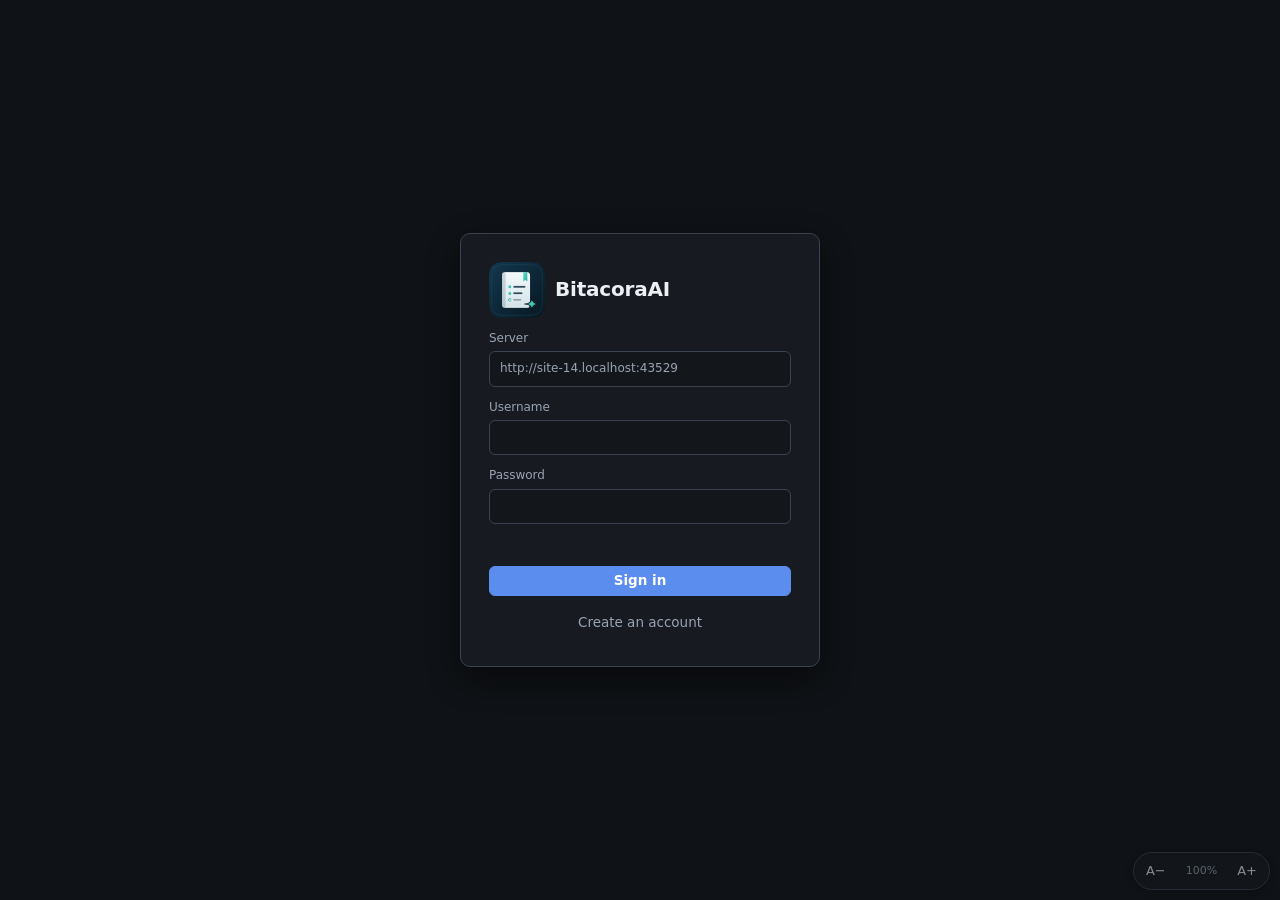
==== commit b18af17c: "Nuevo nombre: BitacoraAI (antes CrewHelm). Marca visible, crates bitacora-*, TUI bitacora, instalado" ====
--- a/crates/server/web/index.html
+++ b/crates/server/web/index.html
@@ -3,7 +3,7 @@
 <head>
 <meta charset="utf-8">
 <meta name="viewport" content="width=device-width, initial-scale=1">
-<title>CrewHelm</title>
+<title>BitacoraAI</title>
 <link rel="stylesheet" href="style.css">
 <link rel="stylesheet" href="xterm.css">
 <link rel="manifest" href="manifest.webmanifest">
--- a/crates/server/web/style.css
+++ b/crates/server/web/style.css
@@ -27,6 +27,9 @@
 
 /* shell */
 .shell { display: grid; grid-template-columns: 240px 1fr; height: 100%; }
+/* con el cartel de licencia arriba, la pantalla ocupa lo que queda (si no, el pie —botón Enviar del chat, Configuración— se corta abajo) */
+#app:has(> .lic-banner) { display: flex; flex-direction: column; }
+#app:has(> .lic-banner) > .shell { flex: 1 1 0; height: auto; min-height: 0; }
 .shell.with-panel { grid-template-columns: 240px 1fr 330px; }
 aside { background: var(--bg2); border-right: 1px solid var(--line); padding: 16px 12px; display: flex; flex-direction: column; gap: 14px; overflow: auto; }
 aside h2 { font-size: 11px; letter-spacing: .08em; text-transform: uppercase; color: var(--dim); display: flex; justify-content: space-between; align-items: center; }
@@ -48,7 +51,7 @@
 .avatar { width: 26px; height: 26px; border-radius: 50%; display: grid; place-items: center; font-size: 11px; font-weight: 700; color: var(--bg); border: 2px solid var(--bg); margin-left: -6px; }
 .members .avatar:first-child { margin-left: 0; }
 
-.board { flex: 1; display: grid; grid-template-columns: repeat(3, minmax(0, 1fr)); grid-template-rows: minmax(0, 1fr); gap: 16px; padding: 18px 22px; min-height: 0; overflow: auto; }
+.board { flex: 1; display: grid; grid-template-columns: repeat(3, minmax(0, 1fr)); grid-template-rows: minmax(0, 1fr); gap: 16px; padding: 18px 22px 54px; min-height: 0; overflow: auto; }
 .col { background: var(--bg2); border: 1px solid var(--line); border-radius: var(--radius); display: flex; flex-direction: column; min-height: 0; }
 .col.over { border-color: var(--blue); background: #1b2033; }
 .col header { padding: 12px 14px; display: flex; align-items: center; gap: 8px; font-weight: 600; }
@@ -78,7 +81,7 @@
 .row { display: flex; gap: 8px; align-items: center; justify-content: flex-end; }
 .comment { background: var(--bg2); border-radius: 8px; padding: 8px 10px; }
 .comment b { color: var(--green); } .comment small { color: var(--dim); margin-left: 6px; }
-.comments { display: grid; gap: 8px; max-height: 200px; overflow: auto; }
+.comments { display: grid; gap: 8px; max-height: 55vh; min-height: 220px; overflow: auto; align-content: start; }
 
 #toast { position: fixed; bottom: 18px; left: 50%; transform: translateX(-50%); background: var(--card2); border: 1px solid var(--line); padding: 9px 16px; border-radius: 10px; z-index: 20; }
 #toast.error { border-color: var(--red); color: var(--red); }
@@ -342,7 +345,7 @@
 .task-head { display: flex; align-items: center; gap: 8px; }
 .task-head .max-btn { font-size: 12px; padding: 4px 10px; }
 .modal.task-modal.max { width: 98vw; max-width: 1400px; height: 96vh; max-height: 96vh; }
-.modal.task-modal.max .comments { max-height: 55vh; font-size: 15px; line-height: 1.55; }
+.modal.task-modal.max .comments { max-height: 65vh; font-size: 15px; line-height: 1.55; }
 .modal.task-modal.max .comment { padding: 12px 14px; }
 .modal.task-modal.max textarea { min-height: 140px; }
 
@@ -449,3 +452,664 @@
 #inbox-modal .modal.xmax .inbox-list { max-height: calc(94vh - 120px); }
 .note-row.link { cursor: pointer; }
 .note-row.link:hover { background: var(--hover, rgba(127,127,127,.12)); }
+
+/* guía de inicio */
+.overlay.wiz { background: radial-gradient(circle at 50% 30%, #1d2240ee, #0b0c14f2); z-index: 25; }
+.wiz-card { width: min(640px, 94vw); padding: 18px 22px 16px; border-radius: 20px; box-shadow: 0 20px 60px #000a; }
+.wiz-art svg { width: 100%; height: auto; display: block; border-radius: 16px; box-shadow: 0 6px 24px #0007; }
+.wiz-body h2 { margin: 16px 0 6px; font-size: 22px; }
+.wiz-body p { margin: 0 0 12px; color: var(--dim, #9aa5ce); line-height: 1.5; }
+.wiz-body label { display: block; margin: 8px 0; }
+.wiz-body input:not([type=checkbox]) { width: 100%; margin-top: 4px; }
+.wiz-dots { display: flex; gap: 8px; justify-content: center; margin-bottom: 12px; }
+.wiz-dot { width: 28px; height: 6px; border-radius: 3px; background: #2f334d; transition: background .2s, width .2s; }
+.wiz-dot.done { background: #9ece6a; }
+.wiz-dot.on { background: #7aa2f7; width: 44px; }
+.wiz-foot { display: flex; gap: 8px; margin-top: 14px; align-items: center; }
+
+/* una sola terminal: ocupa todo el alto disponible */
+.tv-grid.one { grid-template-rows: minmax(0, 1fr); align-content: stretch; }
+.tv-grid.one .tv-pane { height: 100%; min-height: 0; }
+
+.reqpanel > * { min-width: 0; }
+.cmdbox.big { flex-wrap: wrap; }
+.cmdbox.big code { flex: 1 1 100%; min-width: 0; }
+.cmdbox.big button { flex: none; }
+
+.modal.task-modal .task-head { position: sticky; top: -22px; z-index: 5; background: var(--card); margin: -22px -22px 0; padding: 14px 22px 10px; border-bottom: 1px solid var(--line); display: flex; gap: 8px; align-items: center; flex-wrap: wrap; }
+.modal.task-modal > .row:last-child { position: sticky; bottom: -22px; background: var(--card); margin: 0 -22px -22px; padding: 10px 22px; border-top: 1px solid var(--line); z-index: 5; }
+.cmdlist { display: grid; gap: 6px; margin-top: 8px; }
+.cmdlist > button.primary { justify-self: start; }
+.act-row.clickable { cursor: pointer; } .act-row.clickable:hover { background: var(--bg2); }
+.zoom-ctl { position: fixed; right: 10px; bottom: 10px; z-index: 9999; display: flex; gap: 2px; background: var(--card); border: 1px solid var(--line); border-radius: 999px; padding: 3px; opacity: .55; box-shadow: 0 2px 8px rgba(0,0,0,.35); }
+.zoom-ctl:hover { opacity: 1; }
+.zoom-ctl button { padding: 2px 9px; border-radius: 999px; font-size: 13px; background: transparent; border: 0; color: var(--fg); cursor: pointer; }
+.zoom-ctl button:hover { background: var(--bg2); }
+.zoom-ctl .zoom-lbl { color: var(--dim); font-size: 11px; min-width: 40px; }
+.ask-dlg { text-align: center; gap: 10px; }
+.ask-ico { font-size: 38px; line-height: 1; }
+.ask-msg { font-size: 15px !important; margin: 4px 0 8px !important; }
+.ask-dlg .row { justify-content: center !important; gap: 10px; }
+.lic-warn { background: rgba(247,118,142,.12); border: 1px solid #f7768e; border-radius: 8px; padding: 8px 10px; font-size: 13px; }
+.lic-terms { font-size: 12px; line-height: 1.4; white-space: pre-wrap; }
+.pill.review { background: rgba(224,175,104,.18); color: #e0af68; }
+.reviewpanel { border: 1px solid #e0af68; border-radius: 10px; padding: 10px 12px; display: grid; gap: 8px; }
+.reviewpanel[hidden] { display: none; }
+.rv-row { padding: 4px 0; border-top: 1px solid var(--line); font-size: 13px; }
+
+/* barra de arriba: si los botones no entran, se desplaza hacia los costados en vez de cortarlos */
+.top { flex-wrap: nowrap; overflow-x: auto; overflow-y: hidden; scrollbar-width: thin; }
+.top > * { flex-shrink: 0; }
+.top > .grow { flex: 1 1 0; min-width: 0; }
+.top h1 { flex: 1 0 auto; }
+
+.modal.ia { width: min(760px, 96vw); max-height: 92vh; }
+.modal.ia .bot-cfg { white-space: pre-wrap; word-break: break-all; font-size: 13px; max-height: none; }
+.modal .botonera { display: grid; grid-template-columns: repeat(3, 1fr); gap: 8px; }
+.modal .botonera button { width: 100%; min-height: 44px; white-space: normal; line-height: 1.2; }
+.modal .botonera .spacer { display: none; }
+
+/* barra inferior (cuando la persona mueve los botones abajo): deja libre el control de zoom de la esquina */
+
+/* ventana de la tarea: más ancha por defecto (hay mucha información); el botón de maximizar sigue disponible */
+.modal.task-modal:not(.max) { width: min(920px, 96vw); }
+.modal.task-modal:not(.max) .grid2 { grid-template-columns: repeat(3, minmax(0, 1fr)); }
+@media (max-width: 760px) { .modal.task-modal:not(.max) .grid2 { grid-template-columns: 1fr 1fr; } }
+
+/* ajustes de GitHub por proyecto */
+.gh-cfg { border: 1px solid var(--line); border-radius: 10px; padding: 8px 12px; }
+.gh-cfg summary { cursor: pointer; font-weight: 600; }
+.modal .gh-cfg label.row { display: flex; align-items: center; justify-content: flex-start; text-align: left; gap: 8px; flex-wrap: wrap; margin-top: 8px; color: var(--fg); font-size: 14px; }
+.modal .gh-cfg label.row input[type="checkbox"] { flex: none; width: 16px; height: 16px; margin: 0; padding: 0; accent-color: var(--green); }
+.modal .gh-cfg label.row small { flex-basis: 100%; margin: 0 0 0 24px; text-align: left; }
+.reqpanel .primary.big { padding: 10px 18px; font-size: 15px; }
+.row.wrap { flex-wrap: wrap; gap: 6px; }
+.comment-in { min-height: 200px; resize: vertical; line-height: 1.5; }
+.comment { white-space: pre-wrap; overflow-wrap: anywhere; }
+.modal.task-modal.max .comment-in { min-height: 320px; }
+.wait-zone { margin-top: 10px; padding: 8px; border-top: 2px dashed var(--line); background: color-mix(in srgb, var(--yellow) 6%, transparent); border-radius: 8px; min-height: 70px; }
+.wait-head { font-size: 12px; font-weight: 600; opacity: .85; margin-bottom: 6px; display: flex; gap: 6px; align-items: center; }
+#toast { cursor: pointer; max-width: min(90vw, 560px); }
+#toast.link { border-color: var(--blue); }
+#toast:not([hidden]) { display: -webkit-box; -webkit-line-clamp: 3; -webkit-box-orient: vertical; overflow: hidden; }
+.ai-run { display: grid; gap: 4px; margin: 8px 0 4px; padding: 6px 8px; border-radius: 8px; border: 1px solid color-mix(in srgb, var(--yellow) 55%, transparent); background: color-mix(in srgb, var(--yellow) 10%, transparent); }
+.ai-bar { height: 6px; border-radius: 6px; background: color-mix(in srgb, var(--yellow) 22%, var(--line)); position: relative; overflow: hidden; }
+.ai-bar::after { content: ""; position: absolute; inset: 0 auto 0 -35%; width: 35%; border-radius: 6px; background: var(--yellow); animation: ai-slide 1.4s ease-in-out infinite; }
+@keyframes ai-slide { to { left: 100%; } }
+.ai-since { font-size: 12px; font-weight: 600; display: flex; gap: 6px; align-items: center; }
+.ai-since::before { content: ""; width: 9px; height: 9px; border-radius: 2px; background: var(--yellow); flex: none; animation: ai-sq 1.6s ease-in-out infinite; }
+@keyframes ai-pulse { 50% { opacity: .25; } }
+@keyframes ai-sq { 0% { transform: rotate(0); border-radius: 2px; } 50% { transform: rotate(180deg); border-radius: 50%; opacity: .45; } 100% { transform: rotate(360deg); border-radius: 2px; } }
+/* con "reducir movimiento" no se desliza, pero sigue latiendo suave para que se note que trabaja */
+@media (prefers-reduced-motion: reduce) { .ai-bar::after { animation: ai-pulse 2.4s ease-in-out infinite; inset: 0; width: 100%; } .ai-since::before { animation: ai-pulse 2.4s ease-in-out infinite; } }
+.modal.task-modal .more { margin-top: 12px; border-top: 1px solid var(--line); padding-top: 8px; }
+.modal.task-modal .more > summary { cursor: pointer; opacity: .85; padding: 4px 0; }
+/* panel de tarea tipo terminal: la conversación al centro y los datos a un costado */
+.modal.task-modal:not(.max) { width: min(1180px, 97vw); }
+.task-split { display: grid; grid-template-columns: minmax(0, 1fr) 300px; gap: 18px; align-items: start; }
+.task-main { display: flex; flex-direction: column; gap: 8px; min-width: 0; }
+.task-main .comments { max-height: 58vh; min-height: 260px; }
+.task-main .desc-box > summary { cursor: pointer; opacity: .85; padding: 2px 0 6px; }
+.task-side { display: grid; gap: 8px; align-content: start; padding-left: 14px; border-left: 1px solid var(--line); min-width: 0; }
+.task-side h3 { margin: 10px 0 2px; font-size: 13px; opacity: .8; }
+.modal.task-modal .task-side .grid2, .modal.task-modal:not(.max) .task-side .grid2 { grid-template-columns: 1fr 1fr; gap: 8px; }
+.modal.task-modal.max .task-split { grid-template-columns: minmax(0, 1fr) 340px; }
+.modal.task-modal.max .task-main .comments { max-height: 68vh; }
+@media (max-width: 900px) { .task-split { grid-template-columns: 1fr; } .task-side { padding-left: 0; border-left: 0; } }
+.modal.task-modal:not(.max) .comment-in { min-height: 130px; }
+.modal.task-modal:not(.max) .task-main .desc-box textarea { min-height: 90px; }
+.task-main .comments { min-height: 200px; }
+.files-modal { max-width: 900px; }
+.files-path { margin: 8px 0; font-size: 13px; opacity: .9; }
+.files-path a { cursor: pointer; color: var(--blue); }
+.files-list { display: grid; max-height: 60vh; overflow: auto; border: 1px solid var(--line); border-radius: 8px; }
+.files-row { display: flex; justify-content: space-between; gap: 10px; padding: 7px 12px; cursor: pointer; border-bottom: 1px solid var(--line); }
+.files-row:hover { background: var(--bg2); }
+.files-row:last-child { border-bottom: 0; }
+.files-view { max-height: 62vh; overflow: auto; background: var(--bg2); padding: 12px; border-radius: 8px; font-size: 12.5px; line-height: 1.5; white-space: pre; tab-size: 4; }
+
+/* bloques de la barra: van lado a lado en una sola fila (si no entran, la fila se desplaza); cada uno se minimiza y se intercambian con ⇅ */
+.bars { display: flex; flex-wrap: nowrap; align-items: stretch; border-bottom: 1px solid var(--line); overflow-x: auto; scrollbar-width: thin; }
+.bars.bottom { border-bottom: 0; border-top: 1px solid var(--line); }
+.bars .top.bblock { border: 0; flex-wrap: nowrap; overflow: visible; padding: 14px 10px 14px 22px; flex: 0 0 auto; }
+.bars .top.bblock:first-child { flex: 1 1 auto; }
+.bars.bottom .top.bblock:last-child { padding-right: 150px; }
+.top.bblock .blk-body { display: flex; flex-wrap: nowrap; gap: 12px; align-items: center; animation: blk-in .18s ease-out; }
+.top.bblock .blk-body input { width: 200px; }
+.top.bblock .blk-t { flex-shrink: 0; padding: 2px 8px; opacity: .8; }
+@keyframes blk-in { from { opacity: 0; transform: translateX(-24px); } to { opacity: 1; transform: none; } }
+@media (prefers-reduced-motion: reduce) { .top.bblock .blk-body { animation: none; } }
+
+/* chat del equipo: panel lateral que se muestra y se oculta */
+.shell.with-chat { grid-template-columns: 240px 1fr 340px; }
+.shell.with-panel.with-chat { grid-template-columns: 240px 1fr 330px 340px; }
+.shell.side-off.with-chat { grid-template-columns: 46px 1fr 340px; }
+.shell.side-off.with-panel.with-chat { grid-template-columns: 46px 1fr 330px 340px; }
+.chat-panel { background: var(--bg2); border-left: 1px solid var(--line); padding: 14px; display: flex; flex-direction: column; gap: 8px; min-width: 0; min-height: 0; height: auto; max-height: 100%; overflow: hidden; padding-bottom: 76px; }
+.chat-list { flex: 1 1 auto; min-height: 120px; overflow: auto; display: flex; flex-direction: column; gap: 8px; padding: 4px 2px; }
+.chat-msg { background: var(--card); border-radius: 8px; padding: 7px 10px; max-width: 94%; align-self: flex-start; }
+.chat-msg.mine { align-self: flex-end; background: color-mix(in srgb, var(--blue) 18%, var(--card)); }
+.chat-body { white-space: pre-wrap; overflow-wrap: anywhere; }
+.chat-file { margin-top: 4px; padding: 2px 6px; }
+.chat-in { min-height: 64px; resize: vertical; }
+.chat-chips { display: flex; flex-wrap: wrap; gap: 6px; margin-top: 4px; }
+.chat-err a { display: inline-block; margin-top: 6px; }
+.chat-err { background: color-mix(in srgb, var(--red) 15%, transparent); border: 1px solid var(--red); border-radius: 8px; padding: 8px; font-size: 13px; }
+.dot { display: inline-block; width: 8px; height: 8px; border-radius: 50%; margin-right: 5px; background: var(--dim); }
+.dot.on { background: var(--green); }
+.audit-list { display: grid; gap: 4px; max-height: 60vh; overflow: auto; margin-top: 8px; }
+.audit-row { display: grid; grid-template-columns: 150px 90px 150px 1fr 110px; gap: 8px; font-size: 13px; padding: 4px 6px; border-bottom: 1px solid var(--line); }
+@media (max-width: 1100px) { .shell.with-chat .chat-panel { position: fixed; right: 0; top: 0; bottom: 0; width: min(360px, 94vw); z-index: 41; box-shadow: -10px 0 30px #0008; } .shell.with-chat, .shell.with-panel.with-chat { grid-template-columns: 240px 1fr; } }
+
+/* Marco fijo de la burbuja del chat: mismo tamaño, colores y borde en cualquier máquina o tema */
+#chat-bubbles { position: fixed; top: 132px; right: 16px; z-index: 1000; display: flex; flex-direction: column; gap: 10px; width: min(340px, calc(100vw - 32px)); font-family: system-ui, -apple-system, "Segoe UI", Roboto, sans-serif; }
+.chat-bubble { position: relative; display: flex; gap: 12px; align-items: flex-start; padding: 12px 34px 14px 12px; border-radius: 16px; cursor: pointer; overflow: hidden;
+  color: #e8ecf8; font-size: 13.5px; line-height: 1.35; background: linear-gradient(145deg, #232a45, #181d33);
+  border: 1px solid #5b6dff; box-shadow: 0 0 0 3px rgba(91,109,255,.18), 0 10px 28px rgba(0,0,0,.45); animation: bubble-in .25s ease-out; }
+.chat-bubble:hover { border-color: #8d9bff; box-shadow: 0 0 0 3px rgba(141,155,255,.3), 0 12px 30px rgba(0,0,0,.5); }
+.cb-av { flex: none; width: 40px; height: 40px; border-radius: 50%; display: grid; place-items: center; font-size: 15px; font-weight: 700; color: #11152a; border: 2px solid #ffffff55; }
+.cb-av.emoji { font-size: 22px; }
+.cb-main { min-width: 0; flex: 1; }
+.cb-head { display: flex; flex-wrap: wrap; align-items: baseline; gap: 2px 8px; }
+.cb-head b { font-size: 14px; color: #fff; }
+.cb-head small { color: #aab3d8; font-size: 11.5px; }
+.cb-txt { margin-top: 4px; color: #dde3fb; display: -webkit-box; -webkit-line-clamp: 3; -webkit-box-orient: vertical; overflow: hidden; white-space: pre-wrap; word-break: break-word; }
+.cb-x { position: absolute; top: 6px; right: 6px; width: 24px; height: 24px; padding: 0; border: 0; border-radius: 50%; background: transparent; color: #aab3d8; font-size: 13px; cursor: pointer; }
+.cb-x:hover { background: #ffffff22; color: #fff; }
+.cb-bar { position: absolute; left: 0; bottom: 0; height: 3px; width: 100%; background: linear-gradient(90deg, #5b6dff, #9a7bff); transform-origin: left; animation: cb-count linear forwards; }
+@keyframes cb-count { to { transform: scaleX(0); } }
+@keyframes bubble-in { from { opacity: 0; transform: translateY(-8px) scale(.96); } to { opacity: 1; transform: none; } }
+
+.avatar.emoji { font-size: 15px; color: inherit; }
+.avatar-grid { display: grid; grid-template-columns: repeat(8, 1fr); gap: 6px; margin: 10px 0; }
+.avatar-grid button { font-size: 22px; padding: 6px 0; }
+.avatar-grid button.on { outline: 2px solid var(--accent, #7aa2f7); }
+.exts-group { margin: 10px 0; }
+.exts-list { display: flex; flex-wrap: wrap; gap: 6px 16px; margin-top: 4px; }
+.welcome { max-width: 520px; margin: 8vh auto; padding: 24px; background: var(--card); border: 1px solid var(--line); border-radius: 14px; display: grid; gap: 10px; }
+.welcome h2 { margin: 0; }
+.welcome p { margin: 0; }
+.welcome .row input { flex: 1; min-width: 0; }
+.chat-emo { display: flex; gap: 2px; flex-wrap: wrap; }
+.chat-emo button { font-size: 17px; padding: 1px 6px; line-height: 1.3; }
+
+.flow-strip { display: flex; align-items: center; gap: 2px; flex-wrap: wrap; margin: 4px 0; }
+.flow-strip .fs-step { display: inline-flex; align-items: center; gap: 2px; opacity: .45; }
+.flow-strip .fs-step i { font-style: normal; color: var(--dim); font-size: 11px; margin: 0 2px; }
+.flow-strip .fs-step .avatar { margin: 0; border: 0; width: 22px; height: 22px; font-size: 10px; }
+.flow-strip .fs-step.now { opacity: 1; }
+.flow-strip .fs-step.now .avatar { outline: 2px solid var(--yellow, #e0af68); }
+.flow-strip .fs-step.past { opacity: .8; }
+.flow-strip .fs-step.past .avatar::after { content: "✓"; }
+.flow-strip.done { opacity: .7; }
+.flow-strip .fs-round { margin-left: 6px; font-size: 11px; color: var(--yellow, #e0af68); font-weight: 700; }
+.flow-box { background: var(--card); border: 1px solid var(--line); border-radius: 10px; padding: 8px 10px; margin: 8px 0; }
+.flow-box summary { cursor: pointer; font-weight: 600; }
+.flow-body { display: grid; gap: 8px; margin-top: 8px; }
+.flow-list { list-style: none; margin: 0; padding: 0; display: grid; gap: 6px; }
+.flow-list li { padding: 6px 8px; border-radius: 8px; border: 1px solid var(--line); }
+.flow-list li.now { border-color: var(--yellow, #e0af68); background: color-mix(in srgb, var(--yellow, #e0af68) 10%, transparent); }
+.flow-list li.past { opacity: .75; }
+.flow-ins { font-size: 12px; color: var(--dim); margin-top: 2px; white-space: pre-wrap; }
+.flow-edit { display: grid; gap: 8px; }
+.flow-row { display: grid; grid-template-columns: 22px 1fr 120px 30px; gap: 6px; align-items: start; }
+.flow-row textarea { grid-column: 2 / 5; }
+.chat-ai-note { background: color-mix(in srgb, var(--yellow, #e0af68) 14%, transparent); border: 1px solid var(--yellow, #e0af68); border-radius: 8px; padding: 8px; font-size: 12.5px; line-height: 1.4; }
+/* barras de arriba: scroll fino, redondeado y que se enciende al pasar el mouse */
+.top, .bars { scrollbar-width: thin; scrollbar-color: color-mix(in srgb, var(--blue) 45%, transparent) transparent; scroll-behavior: smooth; overscroll-behavior-x: contain; }
+.top::-webkit-scrollbar, .bars::-webkit-scrollbar { height: 6px; }
+.top::-webkit-scrollbar-track, .bars::-webkit-scrollbar-track { background: transparent; margin: 0 10px; }
+.top::-webkit-scrollbar-thumb, .bars::-webkit-scrollbar-thumb { border-radius: 6px; background: linear-gradient(90deg, color-mix(in srgb, var(--blue) 50%, transparent), color-mix(in srgb, var(--yellow) 50%, transparent)); transition: background .2s; }
+.top:hover::-webkit-scrollbar-thumb, .bars:hover::-webkit-scrollbar-thumb { background: linear-gradient(90deg, var(--blue), var(--yellow)); }
+
+/* barra lateral: tres sectores con identidad propia (equipos = violeta, proyectos = azul, IAs = verde) */
+aside { gap: 10px; }
+.side-sec { --sec: var(--purple); position: relative; padding: 8px 8px 8px 12px; border-radius: 12px; border: 1px solid color-mix(in srgb, var(--sec) 22%, var(--line)); background: linear-gradient(160deg, color-mix(in srgb, var(--sec) 11%, transparent), transparent 70%); }
+.side-sec::before { content: ""; position: absolute; left: 0; top: 12px; bottom: 12px; width: 3px; border-radius: 0 3px 3px 0; background: var(--sec); }
+.side-sec.sec-projects { --sec: var(--blue); }
+.side-sec.sec-bots { --sec: var(--green); }
+.side-sec h2 { color: var(--sec); margin-bottom: 4px; font-weight: 700; }
+.side-sec .nav button.active { background: color-mix(in srgb, var(--sec) 20%, var(--card2)); box-shadow: inset 2px 0 0 var(--sec); }
+.side-sec .nav button:hover { background: color-mix(in srgb, var(--sec) 12%, transparent); }
+.shell.side-off .side-sec { display: none; }
+
+/* tema claro: se activa solo si el sistema lo pide (modo automático) o a mano con 🌗/☀️/🌙 */
+:root[data-theme="light"] { color-scheme: light; --bg: #f4f6fb; --bg2: #e9edf6; --card: #ffffff; --card2: #e2e8f5; --line: #c9d1e3; --fg: #1f2a44; --dim: #5a6788; --blue: #2f5fd0; --purple: #7a4fd0; --green: #2f8a3a; --yellow: #b8791a; --red: #d03a55; --cyan: #137fa8; }
+@media (prefers-color-scheme: light) { :root:not([data-theme="dark"]) { color-scheme: light; --bg: #f4f6fb; --bg2: #e9edf6; --card: #ffffff; --card2: #e2e8f5; --line: #c9d1e3; --fg: #1f2a44; --dim: #5a6788; --blue: #2f5fd0; --purple: #7a4fd0; --green: #2f8a3a; --yellow: #b8791a; --red: #d03a55; --cyan: #137fa8; } }
+:root[data-theme="light"] .login { background: radial-gradient(circle at 30% 20%, #ffffff, var(--bg)); }
+:root[data-theme="light"] .login-card { box-shadow: 0 20px 50px #1f2a4426; }
+:root[data-theme="light"] .nav button.active, :root[data-theme="light"] .cb-head b { color: var(--fg); }
+:root[data-theme="light"] button.primary { color: #fff; }
+:root[data-theme="light"] .col.over { background: #e3eafc; }
+:root[data-theme="light"] .p0 { background: #dfe4f0; }
+:root[data-theme="light"] .p1 { background: #d6e2ff; }
+:root[data-theme="light"] .p2 { background: #fbe9c8; }
+:root[data-theme="light"] .p3 { background: #fbd9e0; }
+:root[data-theme="light"] .pill.role-owner { background: #e7dcfa; }
+:root[data-theme="light"] .pill.role-admin { background: #d6e2ff; }
+:root[data-theme="light"] .pill.role-member, :root[data-theme="light"] .pill.role-viewer { background: #e2e8f5; }
+:root[data-theme="light"] .gantt .g-weekend { fill: #1f2a4410; }
+:root[data-theme="light"] .gantt .g-stripe { fill: #1f2a4408; }
+:root[data-theme="light"] .team-panel, :root[data-theme="light"] .modal, :root[data-theme="light"] .chat-panel { box-shadow: 0 10px 30px #1f2a4422; }
+@media (prefers-color-scheme: light) {
+:root:not([data-theme="dark"]) .login { background: radial-gradient(circle at 30% 20%, #ffffff, var(--bg)); }
+:root:not([data-theme="dark"]) .login-card { box-shadow: 0 20px 50px #1f2a4426; }
+:root:not([data-theme="dark"]) .nav button.active, :root:not([data-theme="dark"]) .cb-head b { color: var(--fg); }
+:root:not([data-theme="dark"]) button.primary { color: #fff; }
+:root:not([data-theme="dark"]) .col.over { background: #e3eafc; }
+:root:not([data-theme="dark"]) .p0 { background: #dfe4f0; }
+:root:not([data-theme="dark"]) .p1 { background: #d6e2ff; }
+:root:not([data-theme="dark"]) .p2 { background: #fbe9c8; }
+:root:not([data-theme="dark"]) .p3 { background: #fbd9e0; }
+:root:not([data-theme="dark"]) .pill.role-owner { background: #e7dcfa; }
+:root:not([data-theme="dark"]) .pill.role-admin { background: #d6e2ff; }
+:root:not([data-theme="dark"]) .pill.role-member, :root:not([data-theme="dark"]) .pill.role-viewer { background: #e2e8f5; }
+:root:not([data-theme="dark"]) .gantt .g-weekend { fill: #1f2a4410; }
+:root:not([data-theme="dark"]) .gantt .g-stripe { fill: #1f2a4408; }
+:root:not([data-theme="dark"]) .team-panel, :root:not([data-theme="dark"]) .modal, :root:not([data-theme="dark"]) .chat-panel { box-shadow: 0 10px 30px #1f2a4422; }
+}
+
+/* diálogo de nueva tarea: un tercio de la pantalla */
+.modal.task-form { width: clamp(420px, 33vw, 760px); max-width: 96vw; gap: 10px; }
+.task-form textarea { resize: vertical; min-height: 150px; line-height: 1.5; }
+.task-form label > span { display: flex; justify-content: space-between; align-items: center; }
+.task-form kbd, .tf-help kbd { font: 600 10px/1 ui-monospace, monospace; padding: 2px 5px; border-radius: 4px; background: var(--card2); border: 1px solid var(--line); color: var(--dim); }
+.tf-row { display: grid; grid-template-columns: repeat(3, 1fr); gap: 8px; }
+.tf-row select, .tf-row input { padding: 6px 8px; min-width: 0; }
+.tf-help { font-size: 11px; color: var(--dim); line-height: 1.9; }
+.tf-note { display: flex; flex-wrap: wrap; gap: 6px; min-height: 22px; }
+.tf-note span { font-size: 12px; padding: 3px 9px; border-radius: 999px; background: var(--card2); color: var(--dim); }
+.tf-note span.warn { background: color-mix(in srgb, var(--yellow) 18%, transparent); color: var(--yellow); }
+@media (max-width: 760px) { .modal.task-form { width: 96vw; } .tf-row { grid-template-columns: 1fr 1fr; } }
+
+.tfolder { display: grid; gap: 8px; padding-top: 6px; }
+.ghost-btn { display: inline-flex; align-items: center; gap: 6px; padding: 6px 10px; border: 1px dashed var(--line); border-radius: 8px; cursor: pointer; color: var(--dim); font-size: 13px; }
+.ghost-btn:hover { border-color: var(--blue); color: var(--fg); }
+
+/* integraciones */
+#integ-dock { position: fixed; right: 16px; bottom: 16px; width: min(460px, 94vw); height: 340px; z-index: 900; display: flex; flex-direction: column; background: var(--card); border: 1px solid var(--line); border-radius: 14px; box-shadow: 0 12px 40px #0006; overflow: hidden; }
+#integ-dock.max { width: min(1100px, 96vw); height: min(720px, 88vh); }
+#integ-dock.min { width: auto; height: auto; }
+#integ-dock.min .dock-frames { position: absolute; width: 2px; height: 2px; visibility: hidden; }
+#integ-dock.min .dock-head { border: 0; }
+.dock-head { display: flex; align-items: center; gap: 4px; padding: 4px 6px; border-bottom: 1px solid var(--line); background: var(--bg2); }
+.dock-tab { padding: 4px 8px; font-size: 12px; display: inline-flex; gap: 6px; align-items: center; }
+.dock-tab.on { border-color: var(--blue); background: color-mix(in srgb, var(--blue) 16%, var(--card2)); }
+.dock-x { opacity: .6; } .dock-x:hover { opacity: 1; color: var(--red); }
+.dock-frames { flex: 1; min-height: 0; display: flex; }
+.dock-frames iframe { flex: 1; border: 0; width: 100%; background: #000; }
+.integ-body { display: grid; gap: 10px; }
+.integ-row { display: grid; grid-template-columns: 52px 1fr 2fr 150px 34px; gap: 6px; align-items: center; }
+.integ-ico { text-align: center; }
+.wiz-steps { display: flex; gap: 6px; flex-wrap: wrap; }
+.wiz-step { font-size: 12px; padding: 3px 10px; border-radius: 999px; background: var(--card2); color: var(--dim); }
+.wiz-step.on { background: var(--blue); color: #fff; } .wiz-step.ok { color: var(--green); }
+.wiz-main { display: grid; gap: 10px; }
+.modal .wiz-opt { display: flex; gap: 10px; align-items: flex-start; padding: 10px; border: 1px solid var(--line); border-radius: 10px; cursor: pointer; color: var(--fg); font-size: 14px; }
+.wiz-opt:hover { border-color: var(--blue); } .wiz-opt input { width: auto; margin-top: 4px; }
+.wiz-opt small { display: block; color: var(--dim); margin-top: 2px; font-size: 12px; }
+.wiz-url { font-family: ui-monospace, monospace; font-size: 12px; background: var(--bg2); padding: 8px; border-radius: 8px; word-break: break-all; }
+@media (max-width: 760px) { .integ-row { grid-template-columns: 1fr 1fr; } .integ-url { grid-column: 1 / -1; } }
+.wiz-script { font: 11px/1.5 ui-monospace, monospace; background: var(--bg2); border: 1px solid var(--line); border-radius: 8px; padding: 10px; max-height: 240px; overflow: auto; white-space: pre; user-select: all; }
+.wiz-list { display: grid; gap: 4px; padding-left: 18px; font-size: 13px; color: var(--dim); }
+.modal.wiz { width: min(640px, 94vw); }
+.chat-tr { color: var(--blue); cursor: pointer; opacity: .85; margin-left: 4px; white-space: nowrap; }
+.chat-tr:hover { text-decoration: underline; opacity: 1; }
+
+.proc-grid{display:grid;grid-template-columns:repeat(auto-fit,minmax(150px,1fr));gap:12px;margin-bottom:10px}
+.proc-grid small{display:block;color:var(--dim)}
+.proc-bar{height:8px;border-radius:4px;background:var(--line);overflow:hidden;margin:4px 0}
+.proc-bar i{display:block;height:100%;background:var(--blue)}
+.proc-t{width:100%;border-collapse:collapse;font-size:.9em}
+.proc-t th,.proc-t td{text-align:left;padding:3px 8px;border-bottom:1px solid var(--line)}
+.proc h5{margin:12px 0 4px}
+
+.chat-body a { color: var(--blue); word-break: break-all; }
+
+.chat-pane { display: flex; flex-direction: column; gap: 8px; flex: 1; min-height: 0; }
+.chat-pane[hidden], .comm-video[hidden] { display: none; }
+.comm-tabs { display: flex; gap: 4px; }
+.comm-tab { flex: 1; padding: 6px 8px; }
+.comm-tab.on { border-color: var(--blue); background: color-mix(in srgb, var(--blue) 16%, var(--card2)); }
+.comm-video { display: flex; flex-direction: column; gap: 10px; overflow: auto; }
+.comm-card { display: flex; flex-direction: column; gap: 6px; padding: 10px; border: 1px solid var(--line); border-radius: 10px; background: var(--card); }
+
+.flow-par { display: inline-flex; align-items: center; gap: 4px; font-size: 12px; white-space: nowrap; }
+.flow-par input { width: auto; }
+
+/* ===== Pulido visual: escala de espacios, iconos de línea, controles de altura uniforme, foco y sombras ===== */
+:root {
+  --sp1: 4px; --sp2: 8px; --sp3: 12px; --sp4: 16px; --sp5: 24px;
+  --r-sm: 8px; --r-md: 10px; --r-lg: 14px;
+  --ctl: 32px;
+  --shadow-1: 0 1px 2px #0003, 0 1px 1px #0002;
+  --shadow-2: 0 8px 24px #0004;
+  --ring: 0 0 0 3px color-mix(in srgb, var(--blue) 28%, transparent);
+  --ease: cubic-bezier(.2, .7, .2, 1);
+}
+:root[data-theme="light"] { --shadow-1: 0 1px 2px #1f2a4418, 0 1px 1px #1f2a4410; --shadow-2: 0 8px 24px #1f2a4422; }
+@media (prefers-color-scheme: light) { :root:not([data-theme="dark"]) { --shadow-1: 0 1px 2px #1f2a4418, 0 1px 1px #1f2a4410; --shadow-2: 0 8px 24px #1f2a4422; } }
+body { -webkit-font-smoothing: antialiased; letter-spacing: -.003em; }
+.ic { width: 1.1em; height: 1.1em; flex: none; fill: none; stroke: currentColor; stroke-width: 1.75; stroke-linecap: round; stroke-linejoin: round; vertical-align: -.2em; margin-right: .45em; }
+.ic.solo { margin-right: 0; }
+button, input, select { transition: border-color .15s var(--ease), background-color .15s var(--ease), box-shadow .15s var(--ease), color .15s var(--ease), transform .12s var(--ease); }
+button { min-height: var(--ctl); padding: 0 var(--sp3); border-radius: var(--r-sm); display: inline-flex; align-items: center; justify-content: center; gap: 2px; box-shadow: var(--shadow-1); }
+button:active { transform: translateY(1px); }
+button:focus-visible, input:focus-visible, select:focus-visible, textarea:focus-visible { outline: none; box-shadow: var(--ring); border-color: var(--blue); }
+input:focus, textarea:focus, select:focus { box-shadow: var(--ring); }
+input, select { min-height: var(--ctl); }
+button.ghost, .nav button { box-shadow: none; }
+button.ghost { padding: 0 var(--sp2); }
+button.ghost:hover { background: color-mix(in srgb, var(--fg) 8%, transparent); border-color: transparent; }
+button.primary:hover { filter: brightness(1.08); border-color: var(--blue); }
+button:disabled { opacity: .5; cursor: not-allowed; box-shadow: none; }
+
+/* barra lateral */
+aside { padding: var(--sp4) var(--sp3); gap: var(--sp3); }
+.brand { display: flex; align-items: center; gap: var(--sp2); padding: 0 var(--sp1) var(--sp1); }
+.brand .side-toggle { margin-left: auto; }
+aside h2 { padding: 0 var(--sp1); display: flex; align-items: center; letter-spacing: .09em; }
+aside h2 .ic { width: 13px; height: 13px; margin-right: 6px; }
+.nav button { min-height: 34px; padding: 0 10px; border-radius: var(--r-sm); font-weight: 450; color: var(--fg); }
+.nav button .ic { color: var(--dim); }
+.nav button.active .ic { color: var(--blue); }
+.nav button.active { box-shadow: inset 2px 0 0 var(--blue); }
+.cfg-btn { justify-content: flex-start; gap: 0; min-height: 36px; border-radius: var(--r-md); }
+.cfg-btn .ic { color: var(--dim); width: 16px; height: 16px; margin-right: 10px; }
+.me { padding-top: var(--sp3); border-top: 1px solid var(--line); gap: var(--sp1); }
+.me button.ghost { min-height: 30px; min-width: 30px; padding: 0 6px; }
+.me button.ghost .ic { width: 16px; height: 16px; }
+.bell.has { color: var(--yellow); }
+
+/* barra superior */
+.top button, .bars button { border-radius: var(--r-sm); font-weight: 500; }
+.top button .ic, .bars button .ic { color: var(--dim); width: 15px; height: 15px; margin-right: 7px; }
+.top button.on .ic, .bars button.on .ic, button.primary .ic { color: currentColor; }
+.top, .bars { gap: var(--sp2); }
+.seg { padding: 2px; gap: 2px; background: var(--bg2); border-radius: var(--r-md); }
+.seg button { min-height: 28px; border-radius: 7px; box-shadow: none; padding: 0 var(--sp3); color: var(--dim); }
+.seg button:hover { color: var(--fg); }
+.top .seg button.on, .seg button.on { background: var(--card); color: var(--fg); box-shadow: var(--shadow-1), inset 0 0 0 1px var(--line); font-weight: 600; }
+
+/* tablero */
+.col { border-radius: var(--r-lg); box-shadow: var(--shadow-1); }
+.col header { padding: var(--sp3) var(--sp4); }
+.card { border-radius: var(--r-md); padding: var(--sp3) var(--sp4); box-shadow: var(--shadow-1); transition: border-color .15s var(--ease), box-shadow .15s var(--ease), transform .15s var(--ease); }
+.card:hover { box-shadow: var(--shadow-2); }
+.pill { padding: 2px 9px; letter-spacing: .01em; }
+
+/* ventanas y paneles */
+.modal { border-radius: var(--r-lg); padding: var(--sp5); box-shadow: var(--shadow-2); }
+.modal h3 { display: flex; align-items: center; letter-spacing: -.01em; }
+.modal h3 .ic { width: 18px; height: 18px; margin-right: 10px; color: var(--blue); }
+.login-card { border-radius: 18px; }
+::-webkit-scrollbar { width: 10px; height: 10px; }
+::-webkit-scrollbar-thumb { background: var(--line); border-radius: 999px; border: 2px solid transparent; background-clip: content-box; }
+::-webkit-scrollbar-thumb:hover { background: color-mix(in srgb, var(--dim) 60%, var(--line)); background-clip: content-box; }
+@media (prefers-reduced-motion: reduce) { * { transition: none !important; } }
+
+/* ajustes del pulido: alineación del menú, títulos de sección y barra superior */
+.nav button { justify-content: flex-start; text-align: left; }
+.nav button .dot { margin-right: 2px; }
+aside h2 { justify-content: flex-start; }
+aside h2 > span, aside h2 > button { margin-left: auto; }
+aside h2 > span button { min-height: 24px; min-width: 24px; padding: 0 5px; }
+.side-sec { padding: 10px 10px 10px 14px; box-shadow: var(--shadow-1); }
+.bars .top.bblock { padding: 12px 8px 12px 20px; gap: 6px; }
+.top button, .bars button { padding: 0 11px; font-size: 13px; }
+.bars { scrollbar-width: thin; }
+.bars::-webkit-scrollbar { height: 6px; }
+.proj-meta { padding: 8px 22px; font-size: 12px; }
+.col .count { font-variant-numeric: tabular-nums; }
+button.dashed, .col .add { border-style: dashed; box-shadow: none; }
+
+/* ===== Estilo sobrio: grises neutros, un solo acento, radios chicos, líneas finas, sin cajas de colores ===== */
+:root {
+  --bg: #0f1216; --bg2: #13171c; --card: #171b21; --card2: #1f242c; --line: #262c35;
+  --fg: #e4e7ec; --dim: #8a93a1; --blue: #5b8def; --purple: #a493e8; --green: #5fb381;
+  --yellow: #d4a255; --red: #e5707f; --cyan: #5cb7d6;
+  --radius: 8px; --r-sm: 6px; --r-md: 8px; --r-lg: 10px;
+  --ctl: 30px;
+  --shadow-1: none; --shadow-2: 0 12px 32px #0007;
+}
+:root[data-theme="light"] {
+  --bg: #f6f7f9; --bg2: #eef0f4; --card: #ffffff; --card2: #e6e9ef; --line: #dcdfe6;
+  --fg: #1c212b; --dim: #667085; --blue: #2f5fd0; --purple: #6a4fc0; --green: #2a7d4f;
+  --yellow: #9a6a14; --red: #c43d52; --cyan: #17789c;
+  --shadow-1: none; --shadow-2: 0 12px 32px #1c212b24;
+}
+@media (prefers-color-scheme: light) { :root:not([data-theme="dark"]) {
+  --bg: #f6f7f9; --bg2: #eef0f4; --card: #ffffff; --card2: #e6e9ef; --line: #dcdfe6;
+  --fg: #1c212b; --dim: #667085; --blue: #2f5fd0; --purple: #6a4fc0; --green: #2a7d4f;
+  --yellow: #9a6a14; --red: #c43d52; --cyan: #17789c;
+  --shadow-1: none; --shadow-2: 0 12px 32px #1c212b24;
+} }
+body { font-size: 13.5px; }
+input, textarea, select { border-radius: var(--r-sm); }
+button { box-shadow: none; font-weight: 500; }
+button:hover { border-color: color-mix(in srgb, var(--dim) 55%, var(--line)); }
+button.primary { color: #fff; }
+.login { background: var(--bg); }
+.login-card { border-radius: var(--r-lg); box-shadow: var(--shadow-2); }
+
+/* barra lateral plana, sin cajas ni barras de color */
+aside { background: var(--bg2); gap: var(--sp4); }
+.side-sec { padding: 0; border: 0; background: none; box-shadow: none; border-radius: 0; }
+.side-sec::before { display: none; }
+.side-sec h2, aside h2 { color: var(--dim); font-weight: 600; font-size: 10.5px; letter-spacing: .1em; margin-bottom: 2px; }
+.side-sec .nav button.active, .nav button.active { background: color-mix(in srgb, var(--fg) 8%, transparent); box-shadow: none; color: var(--fg); }
+.side-sec .nav button:hover, .nav button:hover { background: color-mix(in srgb, var(--fg) 5%, transparent); }
+.nav button.active .ic { color: var(--fg); }
+.nav button { border-radius: var(--r-sm); min-height: 30px; }
+.cfg-btn { border-radius: var(--r-sm); background: transparent; border-color: transparent; justify-content: flex-start; min-height: 30px; }
+.cfg-btn:hover { background: color-mix(in srgb, var(--fg) 5%, transparent); border-color: transparent; }
+
+/* barra superior: botones planos, el activo se marca con un trazo, no con un bloque saturado */
+.top button, .bars button { background: transparent; border-color: var(--line); font-weight: 500; }
+.top button:hover, .bars button:hover { background: color-mix(in srgb, var(--fg) 5%, transparent); }
+.top button.on, .bars button.on { background: color-mix(in srgb, var(--blue) 14%, transparent); border-color: color-mix(in srgb, var(--blue) 55%, var(--line)); color: var(--blue); }
+:root[data-theme="light"] .top button.on, :root[data-theme="light"] .bars button.on { color: var(--blue); }
+.top button.on .ic, .bars button.on .ic { color: var(--blue); }
+.seg { background: var(--bg2); border-color: var(--line); border-radius: var(--r-sm); }
+.seg button { border-radius: 4px; }
+.top .seg button.on, .seg button.on { background: var(--card); color: var(--fg); box-shadow: inset 0 0 0 1px var(--line); }
+.proj-meta { border-bottom: 1px solid var(--line); }
+
+/* tablero: columnas y tarjetas de borde fino */
+.col { background: var(--bg2); border-radius: var(--r-lg); }
+.col header { border-bottom: 1px solid var(--line); font-size: 12.5px; text-transform: none; }
+.col header .bar { width: 8px; height: 8px; border-radius: 50%; }
+.card { background: var(--card); border-radius: var(--r-md); }
+.card:hover { box-shadow: none; border-color: color-mix(in srgb, var(--dim) 55%, var(--line)); }
+.pill { border-radius: 4px; padding: 1px 7px; font-size: 11px; font-weight: 600; letter-spacing: .02em; }
+.col .add, button.dashed { border-radius: var(--r-sm); color: var(--dim); }
+
+/* ventanas */
+.modal { border-radius: var(--r-lg); padding: var(--sp5); }
+.modal h3 .ic { color: var(--dim); }
+.chip { border-radius: 4px; }
+.pf-chip { border-radius: 4px; }
+.avatar { border-width: 2px; }
+.help { border-radius: var(--r-sm); }
+#toast { border-radius: var(--r-sm); }
+.reqpanel { border-radius: var(--r-md); }
+.top button.primary, .bars button.primary { background: var(--blue); border-color: var(--blue); color: #fff; }
+.top button.primary:hover, .bars button.primary:hover { background: var(--blue); filter: brightness(1.1); }
+.top button.primary .ic, .bars button.primary .ic { color: #fff; }
+.brand { color: var(--fg); letter-spacing: -.01em; }
+.side-sec h2 button, aside h2 button { color: var(--dim); }
+
+/* tema claro menos brillante y texto con más contraste */
+:root[data-theme="light"] {
+  --bg: #e6e9ef; --bg2: #dce0e8; --card: #f4f6f9; --card2: #d2d7e1; --line: #bcc3d0;
+  --fg: #0e121a; --dim: #414b5c; --blue: #234fb8; --green: #1f6b40; --yellow: #85590c; --red: #b0293f;
+  --shadow-2: 0 12px 32px #0e121a2e;
+}
+@media (prefers-color-scheme: light) { :root:not([data-theme="dark"]) {
+  --bg: #e6e9ef; --bg2: #dce0e8; --card: #f4f6f9; --card2: #d2d7e1; --line: #bcc3d0;
+  --fg: #0e121a; --dim: #414b5c; --blue: #234fb8; --green: #1f6b40; --yellow: #85590c; --red: #b0293f;
+  --shadow-2: 0 12px 32px #0e121a2e;
+} }
+:root[data-theme="light"] input, :root[data-theme="light"] textarea, :root[data-theme="light"] select { background: #fbfcfd; }
+:root[data-theme="light"] .col.over { background: #cfd8ee; }
+:root[data-theme="light"] .pill { filter: saturate(1.15) contrast(1.1); }
+/* tema oscuro: texto secundario un poco más claro */
+:root:not([data-theme="light"]) { --fg: #eceff4; --dim: #9aa3b2; }
+:root { --muted: var(--dim); }
+.hint, .proj-meta, .small, small { color: var(--dim); }
+
+/* líneas finas pero visibles (tarjetas, columnas, controles) */
+:root:not([data-theme="light"]) { --line: #3a4250; }
+:root[data-theme="light"] { --line: #9fa8ba; }
+.card, .col, .pf-card, .pf-tile { border-color: var(--line); }
+.col header { border-bottom-color: var(--line); }
+.card:hover { border-color: color-mix(in srgb, var(--blue) 60%, var(--line)); }
+
+/* ventanas internas: menú de Configuración, login y paneles laterales */
+.cfg-tab { display: flex; align-items: center; justify-content: flex-start; text-align: left; min-height: 34px; padding: 0 12px; border-radius: var(--r-sm); font-size: 13.5px; font-weight: 450; box-shadow: none; }
+.cfg-tab:hover { background: color-mix(in srgb, var(--fg) 6%, transparent); border: 0; }
+.cfg-tab.active { background: color-mix(in srgb, var(--blue) 14%, transparent); color: var(--fg); font-weight: 600; box-shadow: inset 2px 0 0 var(--blue); }
+.cfg-tab .ic { color: var(--dim); }
+.cfg-tab.active .ic { color: var(--blue); }
+.login-card h1 { color: var(--fg); letter-spacing: -.01em; }
+.login-card { gap: var(--sp3); }
+.chat-panel h3, .team-panel h3, .chat-panel h2, .team-panel h2 { display: flex; align-items: center; gap: var(--sp2); }
+.chat-panel h3 .ic, .team-panel h3 .ic, .chat-panel h2 .ic, .team-panel h2 .ic { margin-right: 0; color: var(--dim); }
+.cfg-item, .tp-member, .tp-invite { border-color: var(--line); }
+input[type="checkbox"], input[type="radio"] { width: 16px; height: 16px; min-height: 0; padding: 0; flex: none; accent-color: var(--blue); vertical-align: middle; }
+label:has(> input[type="checkbox"]), label:has(> input[type="radio"]) { display: flex; align-items: center; gap: var(--sp2); }
+.man-toc a { font-weight: 500; color: var(--dim); line-height: 1.35; padding: 5px 8px; border-radius: var(--r-sm); }
+.man-toc a:hover { color: var(--fg); background: color-mix(in srgb, var(--fg) 6%, transparent); }
+.man-toc a.on, .man-toc a.active { color: var(--fg); font-weight: 600; background: color-mix(in srgb, var(--blue) 14%, transparent); }
+.chat-panel .row > strong, .team-panel .row > strong { display: inline-flex; align-items: center; gap: var(--sp2); font-size: 14px; }
+.chat-panel .row > strong .ic, .team-panel .row > strong .ic { margin-right: 0; color: var(--dim); }
+label:has(> input[type="checkbox"]), label:has(> input[type="radio"]) { justify-content: flex-start; text-align: left; }
+.login, :root[data-theme="light"] .login, :root[data-theme="dark"] .login { background: var(--bg); }
+.modal label.row { display: flex; align-items: center; justify-content: flex-start; text-align: left; gap: var(--sp2); color: var(--fg); font-size: 13.5px; }
+.modal.small label.row, .modal label.row { justify-content: flex-start; }
+.modal label.row { justify-self: stretch; width: 100%; }
+.modal .row input[type="checkbox"], .modal .row input[type="radio"] { flex: none; width: 16px; }
+.man-body a, .modal a:not(.btnlike) { color: var(--blue); }
+.man-toc a.t2 { font-weight: 500; }
+.man-toc a.t1 { font-weight: 700; }
+
+/* secciones contraíbles de la barra lateral */
+aside h2 > button.sec-toggle { flex: 1; justify-content: flex-start; margin-left: 0; min-height: 24px; padding: 0 var(--sp1); color: inherit; font: inherit; letter-spacing: inherit; text-transform: inherit; cursor: pointer; }
+aside h2 > button.sec-toggle:hover { color: var(--fg); background: transparent; border-color: transparent; }
+aside h2 > button.sec-toggle::after { content: ""; width: 6px; height: 6px; margin-left: 8px; border-right: 1.5px solid currentColor; border-bottom: 1.5px solid currentColor; transform: rotate(45deg) translateY(-2px); transition: transform .15s var(--ease); opacity: .7; }
+.side-sec.collapsed > h2 > button.sec-toggle::after { transform: rotate(-45deg); }
+.side-sec.collapsed > :not(h2) { display: none; }
+.side-sec.collapsed h2 { margin-bottom: 0; }
+aside h2 > button.sec-toggle .ic { margin-right: 7px; }
+
+/* archivar tareas hechas */
+.card { position: relative; }
+.card-x { position: absolute; top: 6px; right: 6px; min-height: 22px; min-width: 22px; padding: 0 !important; font-size: 12px; color: var(--dim); opacity: 0; }
+.card:hover .card-x, .card-x:focus-visible { opacity: 1; }
+.card-x:hover { color: var(--red); background: color-mix(in srgb, var(--red) 12%, transparent); }
+@media (hover: none) { .card-x { opacity: .7; } }
+.col header .arch-btn { min-height: 24px; font-size: 12px; color: var(--dim); gap: 6px; padding: 0 var(--sp2); }
+.col header .arch-btn .count { margin-left: 4px; }
+.arch-list { display: grid; gap: 2px; max-height: 55vh; overflow: auto; }
+.arch-row { display: flex; align-items: center; gap: var(--sp3); padding: 6px 4px; border-bottom: 1px solid var(--line); }
+.arch-row .arch-title { color: var(--fg); text-decoration: none; overflow: hidden; text-overflow: ellipsis; white-space: nowrap; }
+.arch-row .arch-title:hover { color: var(--blue); }
+
+/* calendario, gantt y pizarra con radios chicos */
+.cal-day { border-radius: var(--r-sm); }
+.cal-task { border-radius: 3px; }
+.cv-item { border-radius: var(--r-md); }
+.mm { border-radius: var(--r-md); }
+.pf-card { border-left-width: 3px; }
+
+/* pantallas angostas: barra lateral más fina y tablero con desplazamiento horizontal */
+@media (max-width: 900px) {
+  .shell, .shell.with-panel, .shell.with-chat, .shell.with-panel.with-chat { grid-template-columns: 208px 1fr; }
+  .board { grid-template-columns: repeat(3, minmax(250px, 1fr)); padding: 14px 14px 54px; gap: 12px; }
+  .proj-meta { padding: 8px 14px; }
+}
+
+/* tarea: la charla fluye como un texto largo; los bloques de código van enmarcados; flujo y carpeta al costado */
+.task-main .comments, .modal.task-modal.max .task-main .comments { max-height: none; min-height: 0; overflow: visible; }
+.task-main .comment { border: 0; border-left: 2px solid var(--line); border-radius: 0; background: transparent; padding: 4px 0 4px 12px; }
+.task-main .comments { gap: 14px; }
+.modal.task-modal:not(.max) .task-main .desc-box textarea, .task-main label > textarea { min-height: 70px; }
+.codeblock { position: relative; margin: 8px 0; background: var(--bg); border: 1px solid var(--line); border-radius: var(--r-md); }
+.codeblock pre { margin: 0; padding: 10px 12px; padding-right: 96px; overflow-x: auto; white-space: pre; font-size: .88em; line-height: 1.5; user-select: all; }
+.codeblock code { background: none; padding: 0; }
+.codeblock button { position: absolute; top: 6px; right: 6px; padding: 2px 8px; font-size: 12px; }
+.task-side .flow-box, .task-side .desc-box { margin: 0; }
+.task-side .tfolder { max-height: 220px; overflow: auto; }
+.proj-meta .repo-link { color: var(--blue); text-decoration: none; font-weight: 500; }
+.proj-meta .repo-link:hover { text-decoration: underline; }
+
+/* pedido y revision: barra compacta dentro de la charla, justo arriba de la caja de escribir */
+.task-main .reqpanel, .task-main .reviewpanel { border: 0; border-top: 1px solid var(--line); border-radius: 0; background: transparent; padding: 10px 0 0; display: grid; gap: 8px; }
+.task-main .reqpanel .req-title { font-size: 13px; }
+
+/* tarea como conversación: título de encabezado, descripción como primer mensaje, burbujas y caja de escribir chica */
+.task-title { font-size: 18px; font-weight: 600; background: transparent; border: 0; border-bottom: 1px solid transparent; border-radius: 0; padding: 4px 0; }
+.task-title:hover, .task-title:focus { border-bottom-color: var(--line); outline: none; box-shadow: none; }
+.desc-msg { display: flex; gap: 8px; align-items: flex-start; color: var(--dim); white-space: pre-wrap; overflow-wrap: anywhere; }
+.desc-msg .desc-text { flex: 1; min-width: 0; color: var(--fg); }
+.desc-msg button { flex: none; padding: 2px 8px; font-size: 12px; }
+.task-main .comments { gap: 10px; padding: 6px 0; }
+.task-main .comment { border: 0; background: var(--card2); border-radius: 12px 12px 12px 3px; padding: 8px 12px; max-width: 88%; justify-self: start; }
+.task-main .comment.mine { background: color-mix(in srgb, var(--blue) 18%, var(--card)); border-radius: 12px 12px 3px 12px; justify-self: end; }
+.task-main .comment b { font-size: 12px; }
+.composer { display: flex; gap: 8px; align-items: flex-end; }
+.composer textarea { flex: 1; min-height: 44px !important; max-height: 320px; resize: none; }
+.composer button { flex: none; height: 40px; }
+.task-main .reqpanel .cmdbox.big { padding: 6px 10px; }
+.task-main .reqpanel .cmdbox.big code { font-size: .95em; }
+.tf-row.tf-flow { grid-template-columns: 1.4fr 1fr; align-items: end; }
+.task-form .tf-more { display: flex; flex-direction: row; align-items: center; gap: 6px; padding-bottom: 8px; color: var(--fg); }
+.task-form .tf-more input { width: 16px; height: 16px; flex: none; }
+@media (max-width: 760px) { .tf-row.tf-flow { grid-template-columns: 1fr; } }
+
+/* terminal acoplada abajo de la charla de la tarea */
+.dock-term { border: 1px solid var(--line); border-radius: var(--r-md); overflow: hidden; background: #0b0d14; }
+.dock-term .term-box { height: 300px; border-radius: 0; }
+.dock-term.tall .term-box { height: 62vh; }
+.composer .ghost { flex: none; height: 40px; }
+
+/* claves SSH en el perfil */
+.sshkeys { margin-top: 12px; padding-top: 10px; border-top: 1px solid var(--line, #2a2f45); display: grid; gap: 6px; }
+.sshkeys textarea, .sshkeys input { width: 100%; font-family: monospace; font-size: 12px; }
+
+/* interruptores de la terminal para las personas */
+.peoplebox { margin: 8px 0; padding: 8px 10px; border-radius: 8px; background: var(--bg2); display: grid; gap: 8px; }
+.peoplebox .chk { display: grid; grid-template-columns: auto 1fr; gap: 2px 8px; align-items: start; font-size: 13px; }
+.peoplebox .chk input { margin-top: 3px; }
+.peoplebox .chk small { grid-column: 2; }
+
+/* recuadro de administración en Terminales */
+.tv-admin { display: flex; gap: 8px; align-items: center; margin: 0; padding: 2px 10px 6px; border: 1px solid var(--line, #2a2f45); border-radius: 8px; background: var(--bg2); }
+.tv-admin legend { padding: 0 6px; font-size: 11px; color: var(--dim); text-transform: uppercase; letter-spacing: .05em; }
+
+.gitbar{display:flex;flex-wrap:wrap;gap:6px;align-items:center;padding:6px 8px;border-top:1px solid var(--border,#2a2f3f);background:rgba(120,140,255,.06)}
+.gitbar .gb-t{font-size:.8rem;opacity:.8;margin-right:4px;cursor:help}
+.gitbar button{font-size:.82rem;padding:4px 9px}
+
+.gitbox{margin-top:10px;border:1px solid var(--border,#2a2f3f);border-radius:8px;padding:8px 12px}
+.gitbox legend{font-weight:600;padding:0 6px;cursor:help}
+.gitopt{display:flex;flex-direction:column;gap:6px;padding:8px 0;border-top:1px dashed var(--border,#2a2f3f)}
+.gitopt:first-of-type{border-top:0}
+.gitsteps{margin:4px 0;padding-left:18px}
+.gitbox .err{color:#e5484d}
+
+.warn{color:#d29922}
+.gitbar .gb-t.warn{cursor:default;opacity:1}
+
+.diff { margin: 4px 0; } .diff summary { cursor: pointer; font-family: monospace; font-size: 12px; }
+.patch { max-height: 320px; overflow: auto; font-size: 11px; line-height: 1.35; background: var(--bg2, #1118); padding: 6px; border-radius: 6px; margin: 4px 0; }
+.patch .add, .add { color: #3fb950; } .patch .del, .del { color: #f85149; } .patch .hunk { color: #8b949e; }
+
+.ok{color:var(--green,#3fb950)}
+.mail-out{margin-top:6px;min-height:1.2em}
+.wiz-d{border:1px solid var(--border,#2a2e44);border-radius:8px;margin:8px 0;padding:4px 10px}.wiz-d>summary{cursor:pointer;font-weight:600;padding:6px 0}.wiz-steps{margin:6px 0 10px 18px;padding:0;font-size:.92em;line-height:1.5}.wiz-steps li{margin:3px 0}.wiz-list .cfg-line{align-items:center}
+
+.dropzone { border: 1px dashed var(--line); border-radius: 8px; padding: 8px 12px; text-align: center; transition: background .15s; }
+.dropzone.over { background: var(--bg2); border-color: var(--accent, #6aa7ff); }
+.files-row .row { gap: 6px; align-items: center; }
+.tfolder .row { flex-wrap: wrap; }
